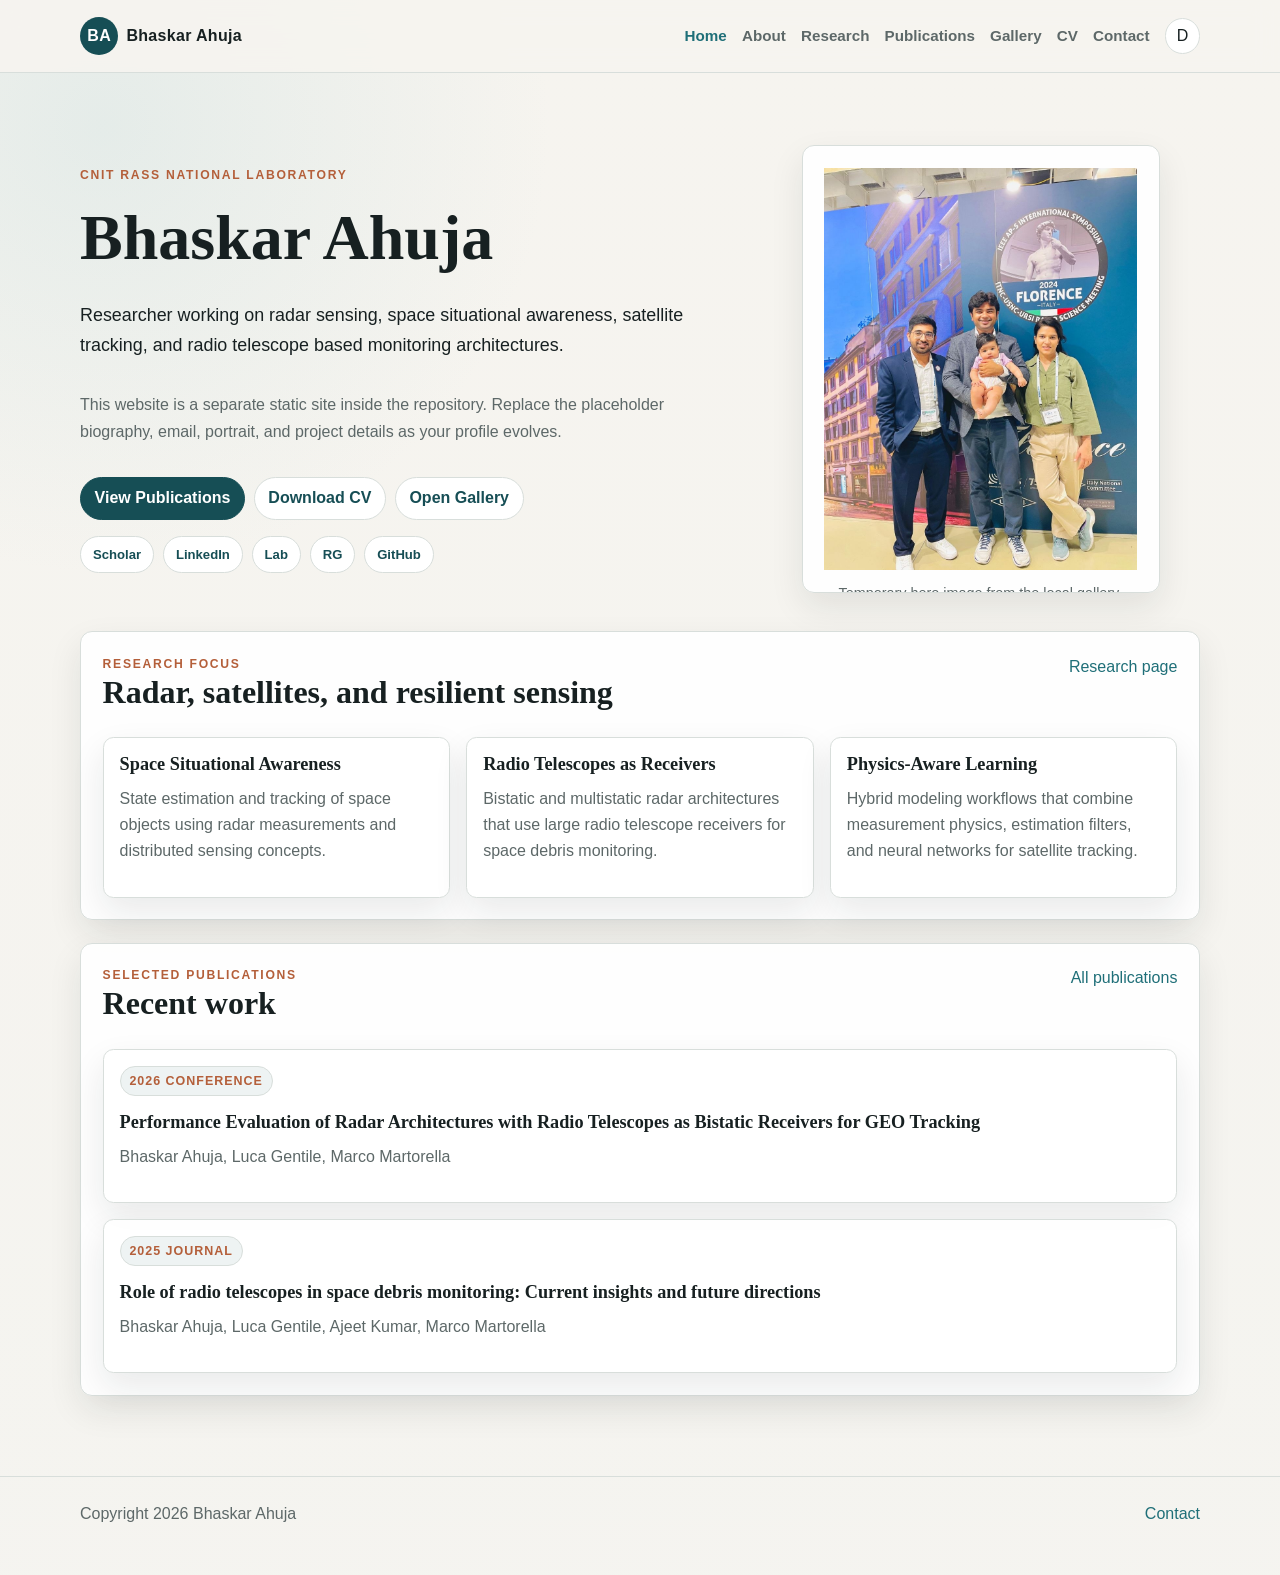
==== index.html @ 61afa1f2 "Create Bhaskar Ahuja academic website" ====
<!DOCTYPE html>
<html lang="en">
  <head>
    <meta charset="utf-8" />
    <meta name="viewport" content="width=device-width, initial-scale=1" />
    <title>Bhaskar Ahuja | Academic Website</title>
    <meta name="description" content="Personal academic website of Bhaskar Ahuja, focused on radar sensing, space situational awareness, radio telescopes, and satellite tracking." />
    <meta property="og:title" content="Bhaskar Ahuja" />
    <meta property="og:description" content="Radar sensing and space situational awareness research." />
    <meta property="og:type" content="website" />
    <script>
      (function () {
        const saved = localStorage.getItem('bhaskar-theme');
        const system = window.matchMedia('(prefers-color-scheme: dark)').matches ? 'dark' : 'light';
        document.documentElement.setAttribute('data-theme', saved || system);
      })();
    </script>
    <link rel="stylesheet" href="assets/css/styles.css" />
    <script type="application/ld+json">
      {
        "@context": "https://schema.org",
        "@type": "Person",
        "name": "Bhaskar Ahuja",
        "affiliation": {
          "@type": "Organization",
          "name": "CNIT RaSS National Laboratory"
        },
        "url": "https://github.com/bhaskarahuja23/bhaskar-ahuja-website",
        "sameAs": [
          "https://scholar.google.com/citations?view_op=list_works&hl=en&hl=en&user=ktDW0hoAAAAJ",
          "https://www.linkedin.com/in/bhaskar-ahuja-73334921b/?skipRedirect=true",
          "https://labrass.cnit.it/staff/bhaskar-ahuja/",
          "https://www.researchgate.net/profile/Bhaskar-Ahuja?ev=hdr_xprf",
          "https://github.com/bhaskarahuja23"
        ]
      }
    </script>
  </head>
  <body>
    <header class="site-header">
      <div class="wrap nav-bar">
        <a class="brand" href="index.html"><span class="brand-mark">BA</span>Bhaskar Ahuja</a>
        <nav class="site-nav" aria-label="Primary">
          <a class="active" href="index.html">Home</a>
          <a href="about.html">About</a>
          <a href="research.html">Research</a>
          <a href="publications.html">Publications</a>
          <a href="gallery.html">Gallery</a>
          <a href="cv.html">CV</a>
          <a href="contact.html">Contact</a>
          <button id="theme-toggle" class="theme-toggle" type="button" aria-label="Toggle theme"></button>
        </nav>
      </div>
    </header>

    <main class="wrap page-shell">
      <section class="hero" data-reveal>
        <div class="hero-copy">
          <p class="eyebrow">CNIT RaSS National Laboratory</p>
          <h1>Bhaskar Ahuja</h1>
          <p class="lede">Researcher working on radar sensing, space situational awareness, satellite tracking, and radio telescope based monitoring architectures.</p>
          <p>This website is a separate static site inside the repository. Replace the placeholder biography, email, portrait, and project details as your profile evolves.</p>
          <div class="actions">
            <a class="button-link" href="publications.html">View Publications</a>
            <a class="button-link secondary" href="cv/Ahuja_Bhaskar_CV.pdf">Download CV</a>
            <a class="button-link secondary" href="gallery.html">Open Gallery</a>
          </div>
          <div class="social-list" aria-label="Academic and professional profiles">
            <a href="https://scholar.google.com/citations?view_op=list_works&hl=en&hl=en&user=ktDW0hoAAAAJ" target="_blank" rel="noreferrer">Scholar</a>
            <a href="https://www.linkedin.com/in/bhaskar-ahuja-73334921b/?skipRedirect=true" target="_blank" rel="noreferrer">LinkedIn</a>
            <a href="https://labrass.cnit.it/staff/bhaskar-ahuja/" target="_blank" rel="noreferrer">Lab</a>
            <a href="https://www.researchgate.net/profile/Bhaskar-Ahuja?ev=hdr_xprf" target="_blank" rel="noreferrer">RG</a>
            <a href="https://github.com/bhaskarahuja23" target="_blank" rel="noreferrer">GitHub</a>
          </div>
        </div>
        <figure class="hero-card hero-portrait">
          <img src="gallery/photo_2026-06-29_17-21-24.jpg" alt="Bhaskar Ahuja presenting research" />
          <figcaption>Temporary hero image from the local gallery. Replace it with a headshot when ready.</figcaption>
        </figure>
      </section>

      <section class="section panel" data-reveal>
        <div class="section-heading-row">
          <div>
            <p class="eyebrow">Research focus</p>
            <h2>Radar, satellites, and resilient sensing</h2>
          </div>
          <a href="research.html">Research page</a>
        </div>
        <div class="grid-3">
          <article class="card">
            <h3>Space Situational Awareness</h3>
            <p>State estimation and tracking of space objects using radar measurements and distributed sensing concepts.</p>
          </article>
          <article class="card">
            <h3>Radio Telescopes as Receivers</h3>
            <p>Bistatic and multistatic radar architectures that use large radio telescope receivers for space debris monitoring.</p>
          </article>
          <article class="card">
            <h3>Physics-Aware Learning</h3>
            <p>Hybrid modeling workflows that combine measurement physics, estimation filters, and neural networks for satellite tracking.</p>
          </article>
        </div>
      </section>

      <section class="section panel" data-reveal>
        <div class="section-heading-row">
          <div>
            <p class="eyebrow">Selected publications</p>
            <h2>Recent work</h2>
          </div>
          <a href="publications.html">All publications</a>
        </div>
        <div class="publication-list">
          <article class="card">
            <p class="pill">2026 Conference</p>
            <h3>Performance Evaluation of Radar Architectures with Radio Telescopes as Bistatic Receivers for GEO Tracking</h3>
            <p>Bhaskar Ahuja, Luca Gentile, Marco Martorella</p>
          </article>
          <article class="card">
            <p class="pill">2025 Journal</p>
            <h3>Role of radio telescopes in space debris monitoring: Current insights and future directions</h3>
            <p>Bhaskar Ahuja, Luca Gentile, Ajeet Kumar, Marco Martorella</p>
          </article>
        </div>
      </section>
    </main>

    <footer class="site-footer">
      <div class="wrap footer-row">
        <span>Copyright <span id="year"></span> Bhaskar Ahuja</span>
        <a href="contact.html">Contact</a>
      </div>
    </footer>
    <script src="assets/js/theme.js"></script>
    <script src="assets/js/main.js"></script>
  </body>
</html>
---- assets/css/styles.css ----
:root {
  --bg: #f6f4ef;
  --surface: #ffffff;
  --surface-soft: #eef3f3;
  --text: #172021;
  --muted: #5d6868;
  --accent: #1f6f78;
  --accent-strong: #164e55;
  --accent-soft: #b9d7d9;
  --highlight: #b45f3a;
  --border: #d8dedb;
  --shadow: 0 14px 34px rgba(23, 32, 33, 0.09);
  color-scheme: light;
}

:root[data-theme="dark"] {
  --bg: #121716;
  --surface: #1d2423;
  --surface-soft: #18201f;
  --text: #f1eee7;
  --muted: #b8c1bd;
  --accent: #8fcbd0;
  --accent-strong: #b9e3e5;
  --accent-soft: #2d5053;
  --highlight: #e2a06e;
  --border: #33403d;
  --shadow: 0 18px 42px rgba(0, 0, 0, 0.35);
  color-scheme: dark;
}

* { box-sizing: border-box; }
html { scroll-behavior: smooth; }
body {
  margin: 0;
  font-family: Inter, "Segoe UI", Roboto, Arial, sans-serif;
  background:
    radial-gradient(circle at 8% 8%, color-mix(in srgb, var(--accent-soft) 28%, transparent), transparent 28rem),
    linear-gradient(180deg, var(--bg), color-mix(in srgb, var(--bg) 84%, var(--surface-soft)));
  color: var(--text);
  line-height: 1.65;
}

img { display: block; max-width: 100%; }
a { color: var(--accent); text-decoration: none; }
a:hover { text-decoration: underline; text-underline-offset: 3px; }
button, input, select { font: inherit; }
button { cursor: pointer; }

.wrap {
  width: min(1120px, calc(100% - 2rem));
  margin: 0 auto;
}

.site-header {
  position: sticky;
  top: 0;
  z-index: 20;
  border-bottom: 1px solid var(--border);
  background: color-mix(in srgb, var(--bg) 88%, transparent);
  backdrop-filter: blur(14px);
}

.nav-bar {
  min-height: 72px;
  display: flex;
  align-items: center;
  justify-content: space-between;
  gap: 1rem;
}

.brand {
  color: var(--text);
  font-weight: 800;
  letter-spacing: 0.02em;
}

.brand-mark {
  display: inline-grid;
  place-items: center;
  width: 2.4rem;
  height: 2.4rem;
  border-radius: 50%;
  margin-right: 0.5rem;
  background: var(--accent-strong);
  color: var(--surface);
}

.site-nav {
  display: flex;
  align-items: center;
  gap: 0.95rem;
  flex-wrap: wrap;
}

.site-nav a {
  color: var(--muted);
  font-size: 0.95rem;
  font-weight: 650;
}

.site-nav a.active,
.site-nav a:hover { color: var(--accent); }

.theme-toggle {
  width: 2.2rem;
  height: 2.2rem;
  border: 1px solid var(--border);
  border-radius: 50%;
  background: var(--surface);
  color: var(--text);
}

.page-shell { padding: 3.5rem 0 5rem; }

.hero {
  display: grid;
  grid-template-columns: minmax(0, 1.08fr) minmax(260px, 0.72fr);
  align-items: center;
  gap: 1.5rem;
}

.hero-copy {
  display: grid;
  gap: 1rem;
}

.eyebrow {
  margin: 0;
  color: var(--highlight);
  font-size: 0.76rem;
  font-weight: 800;
  letter-spacing: 0.14em;
  text-transform: uppercase;
}

h1, h2, h3 {
  margin: 0 0 0.65rem;
  line-height: 1.15;
  letter-spacing: 0;
  font-family: Georgia, "Times New Roman", serif;
}

h1 { font-size: clamp(2.35rem, 5vw, 4.4rem); }
h2 { font-size: clamp(1.55rem, 2.5vw, 2rem); }
h3 { font-size: 1.14rem; }
p { margin: 0 0 1rem; color: var(--muted); max-width: 68ch; }

.lede {
  color: var(--text);
  font-size: 1.12rem;
}

.hero-card,
.panel,
.card {
  border: 1px solid var(--border);
  background: color-mix(in srgb, var(--surface) 92%, transparent);
  box-shadow: var(--shadow);
}

.hero-card,
.panel { border-radius: 0.75rem; padding: 1.35rem; }
.card { border-radius: 0.65rem; padding: 1rem; }

.hero-portrait {
  overflow: hidden;
  aspect-ratio: 4 / 5;
}

.hero-portrait img {
  width: 100%;
  height: 100%;
  object-fit: cover;
}

.hero-portrait figcaption {
  padding: 0.75rem 0.9rem;
  color: var(--muted);
  font-size: 0.9rem;
}

.actions,
.social-list,
.tag-row {
  display: flex;
  flex-wrap: wrap;
  gap: 0.55rem;
}

.button-link {
  display: inline-flex;
  align-items: center;
  justify-content: center;
  min-height: 2.35rem;
  border: 1px solid var(--accent-strong);
  border-radius: 999px;
  padding: 0.45rem 0.85rem;
  background: var(--accent-strong);
  color: var(--surface);
  font-weight: 800;
}

.button-link:hover { text-decoration: none; transform: translateY(-1px); }
.button-link.secondary { background: var(--surface); color: var(--accent-strong); border-color: var(--border); }

.social-list a,
.icon-button {
  display: inline-flex;
  align-items: center;
  justify-content: center;
  min-width: 2.3rem;
  min-height: 2.3rem;
  border: 1px solid var(--border);
  border-radius: 999px;
  padding: 0 0.75rem;
  background: var(--surface);
  color: var(--accent-strong);
  font-weight: 800;
  font-size: 0.82rem;
}

.section { margin-top: 1.4rem; }
.section-heading-row {
  display: flex;
  justify-content: space-between;
  align-items: flex-start;
  gap: 1rem;
  margin-bottom: 1rem;
}

.grid-2,
.grid-3,
.publication-list,
.timeline {
  display: grid;
  gap: 1rem;
}

.grid-2 { grid-template-columns: repeat(2, minmax(0, 1fr)); }
.grid-3 { grid-template-columns: repeat(3, minmax(0, 1fr)); }

.profile-row {
  display: grid;
  grid-template-columns: 170px minmax(0, 1fr);
  gap: 1.2rem;
  align-items: center;
}

.profile-row img {
  width: 170px;
  aspect-ratio: 1;
  border-radius: 50%;
  object-fit: cover;
  border: 1px solid var(--border);
}

.timeline-item {
  display: grid;
  grid-template-columns: 8.5rem minmax(0, 1fr);
  gap: 1rem;
  border-left: 3px solid var(--accent-soft);
  padding-left: 1rem;
}

.timeline-date,
.pill {
  color: var(--highlight);
  font-size: 0.78rem;
  font-weight: 800;
  letter-spacing: 0.08em;
  text-transform: uppercase;
}

.pill {
  display: inline-block;
  border: 1px solid var(--border);
  border-radius: 999px;
  padding: 0.25rem 0.55rem;
  background: var(--surface-soft);
}

.filters {
  display: grid;
  grid-template-columns: 1fr 12rem 12rem;
  gap: 0.75rem;
  margin-bottom: 1rem;
}

.filters label {
  display: grid;
  gap: 0.3rem;
  color: var(--muted);
  font-weight: 700;
}

.filters input,
.filters select {
  border: 1px solid var(--border);
  border-radius: 0.55rem;
  padding: 0.62rem 0.7rem;
  background: var(--surface);
  color: var(--text);
}

.publication-card[hidden] { display: none; }
.authors { color: var(--text); }
.author-me { color: var(--accent-strong); font-weight: 850; }
.venue { font-style: italic; }
.bibtex {
  overflow-x: auto;
  border-radius: 0.55rem;
  padding: 0.8rem;
  background: color-mix(in srgb, var(--surface-soft) 75%, var(--bg));
  color: var(--text);
}

.gallery-grid {
  display: grid;
  grid-template-columns: repeat(3, minmax(0, 1fr));
  gap: 1rem;
}

.gallery-card img {
  width: 100%;
  aspect-ratio: 4 / 3;
  object-fit: cover;
  border-radius: 0.45rem;
}

.lightbox {
  position: fixed;
  inset: 0;
  z-index: 50;
  display: grid;
  place-items: center;
  padding: 1rem;
  background: rgba(0, 0, 0, 0.84);
}

.lightbox[hidden] { display: none; }
.lightbox img { max-height: 82vh; border-radius: 0.5rem; }
.lightbox p { color: #fff; text-align: center; }
.lightbox-close {
  position: absolute;
  top: 1rem;
  right: 1rem;
  width: 2.6rem;
  height: 2.6rem;
  border: 0;
  border-radius: 50%;
  background: #fff;
  color: #111;
  font-size: 1.6rem;
}

.cv-frame {
  width: 100%;
  min-height: 76vh;
  border: 1px solid var(--border);
  border-radius: 0.65rem;
  background: var(--surface);
}

.site-footer {
  border-top: 1px solid var(--border);
  padding: 1.5rem 0 3rem;
}

.footer-row {
  display: flex;
  justify-content: space-between;
  gap: 1rem;
  color: var(--muted);
}

[data-reveal] {
  opacity: 0;
  transform: translateY(14px);
  transition: opacity 260ms ease, transform 260ms ease;
}

[data-reveal].is-visible {
  opacity: 1;
  transform: translateY(0);
}

@media (max-width: 860px) {
  .hero,
  .grid-2,
  .grid-3,
  .gallery-grid,
  .filters,
  .profile-row {
    grid-template-columns: 1fr;
  }
  .timeline-item { grid-template-columns: 1fr; }
  .site-nav { gap: 0.7rem; }
}

@media (max-width: 620px) {
  .nav-bar { align-items: flex-start; flex-direction: column; padding: 0.85rem 0; }
  .page-shell { padding-top: 2rem; }
  .section-heading-row,
  .footer-row { flex-direction: column; }
}
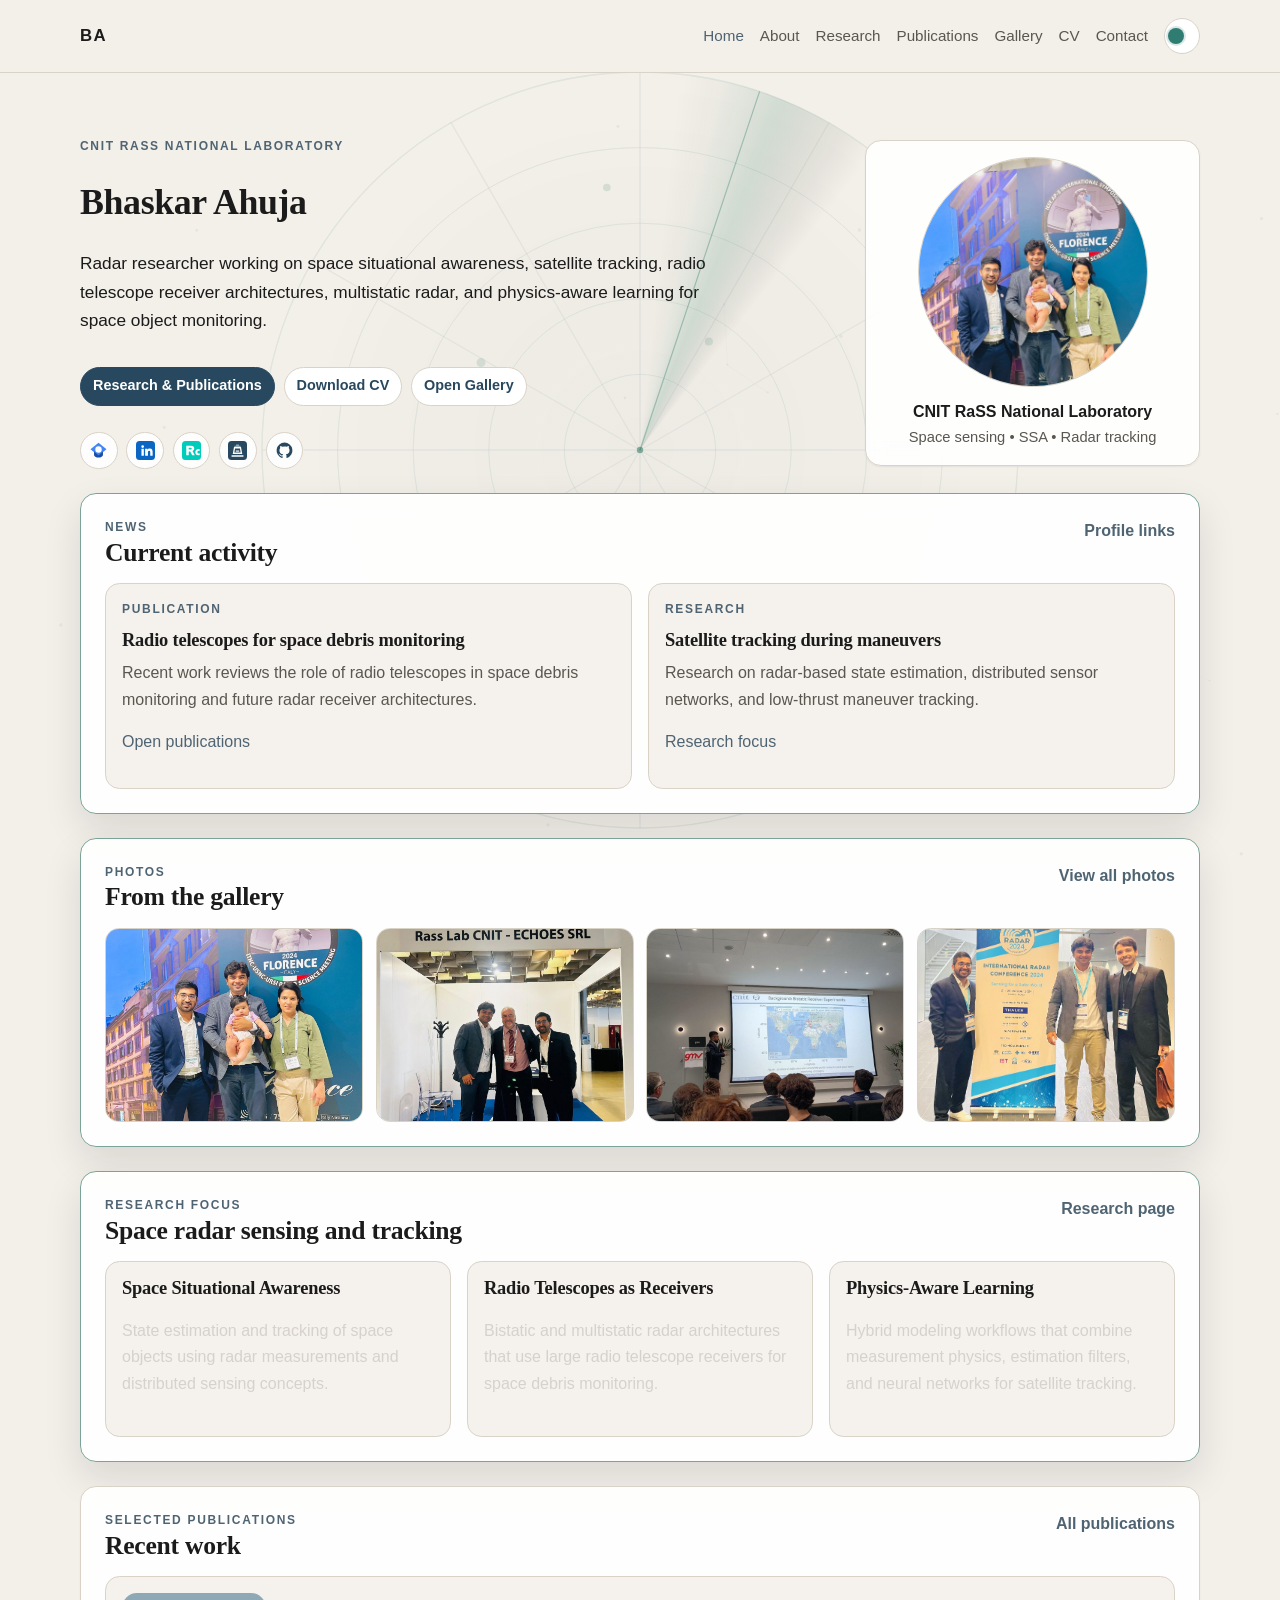
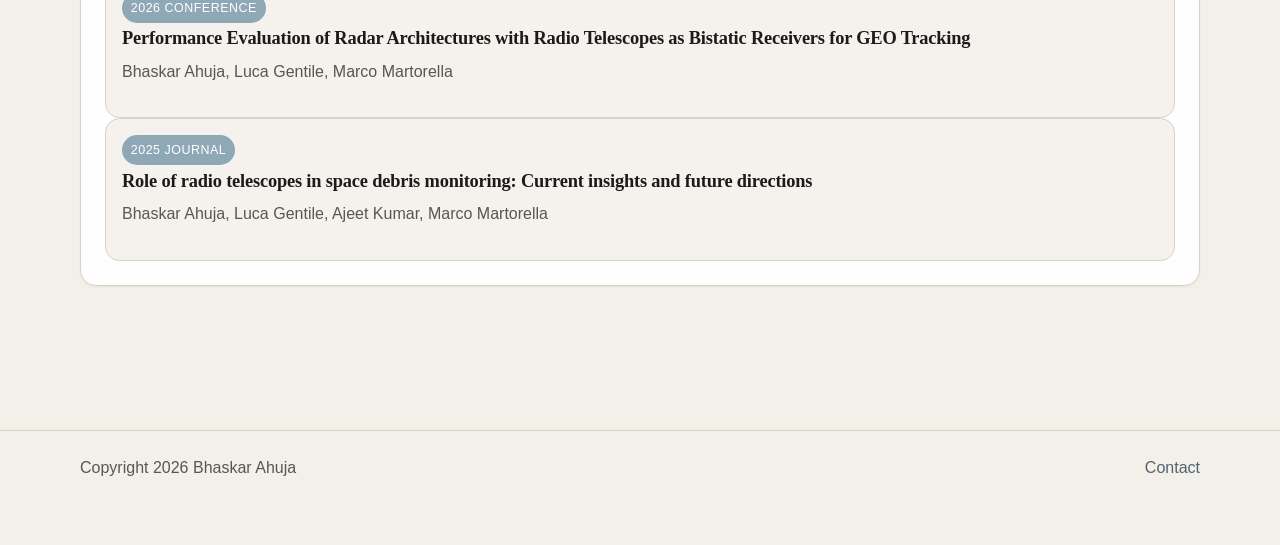
==== commit 8e3c2a6e: "Match Ajeet website style for Bhaskar site" ====
--- a/index.html
+++ b/index.html
@@ -37,9 +37,10 @@
     </script>
   </head>
   <body>
+    <canvas id="site-background" class="site-background" aria-hidden="true"></canvas>
     <header class="site-header">
       <div class="wrap nav-bar">
-        <a class="brand" href="index.html"><span class="brand-mark">BA</span>Bhaskar Ahuja</a>
+        <a class="brand brand--mark" href="index.html" aria-label="Bhaskar Ahuja home">BA</a>
         <nav class="site-nav" aria-label="Primary">
           <a class="active" href="index.html">Home</a>
           <a href="about.html">About</a>
@@ -54,49 +55,101 @@
     </header>
 
     <main class="wrap page-shell">
-      <section class="hero" data-reveal>
-        <div class="hero-copy">
+      <section class="hero hero--home" data-reveal>
+        <div class="hero-card">
           <p class="eyebrow">CNIT RaSS National Laboratory</p>
           <h1>Bhaskar Ahuja</h1>
-          <p class="lede">Researcher working on radar sensing, space situational awareness, satellite tracking, and radio telescope based monitoring architectures.</p>
-          <p>This website is a separate static site inside the repository. Replace the placeholder biography, email, portrait, and project details as your profile evolves.</p>
-          <div class="actions">
-            <a class="button-link" href="publications.html">View Publications</a>
-            <a class="button-link secondary" href="cv/Ahuja_Bhaskar_CV.pdf">Download CV</a>
-            <a class="button-link secondary" href="gallery.html">Open Gallery</a>
+          <p class="hero-lede">Radar researcher working on space situational awareness, satellite tracking, radio telescope receiver architectures, multistatic radar, and physics-aware learning for space object monitoring.</p>
+          <div class="hero-actions">
+            <a class="button-link" href="publications.html">Research & Publications</a>
+            <a class="button-link button-link--soft" href="cv/Ahuja_Bhaskar_CV.pdf">Download CV</a>
+            <a class="button-link button-link--soft" href="gallery.html">Open Gallery</a>
           </div>
           <div class="social-list" aria-label="Academic and professional profiles">
-            <a href="https://scholar.google.com/citations?view_op=list_works&hl=en&hl=en&user=ktDW0hoAAAAJ" target="_blank" rel="noreferrer">Scholar</a>
-            <a href="https://www.linkedin.com/in/bhaskar-ahuja-73334921b/?skipRedirect=true" target="_blank" rel="noreferrer">LinkedIn</a>
-            <a href="https://labrass.cnit.it/staff/bhaskar-ahuja/" target="_blank" rel="noreferrer">Lab</a>
-            <a href="https://www.researchgate.net/profile/Bhaskar-Ahuja?ev=hdr_xprf" target="_blank" rel="noreferrer">RG</a>
-            <a href="https://github.com/bhaskarahuja23" target="_blank" rel="noreferrer">GitHub</a>
+            <a href="https://scholar.google.com/citations?view_op=list_works&hl=en&hl=en&user=ktDW0hoAAAAJ" target="_blank" rel="noreferrer" title="Google Scholar profile" aria-label="Google Scholar profile">
+              <img src="assets/img/icons/google-scholar.svg" alt="" aria-hidden="true" />
+            </a>
+            <a href="https://www.linkedin.com/in/bhaskar-ahuja-73334921b/?skipRedirect=true" target="_blank" rel="noreferrer" title="LinkedIn profile" aria-label="LinkedIn profile">
+              <img src="assets/img/icons/linkedin.svg" alt="" aria-hidden="true" />
+            </a>
+            <a href="https://www.researchgate.net/profile/Bhaskar-Ahuja?ev=hdr_xprf" target="_blank" rel="noreferrer" title="ResearchGate profile" aria-label="ResearchGate profile">
+              <img src="assets/img/icons/researchgate.svg" alt="" aria-hidden="true" />
+            </a>
+            <a href="https://labrass.cnit.it/staff/bhaskar-ahuja/" target="_blank" rel="noreferrer" title="CNIT RaSS lab profile" aria-label="CNIT RaSS lab profile">
+              <img src="assets/img/icons/lab-profile.svg" alt="" aria-hidden="true" />
+            </a>
+            <a class="github-icon" href="https://github.com/bhaskarahuja23" target="_blank" rel="noreferrer" title="GitHub profile" aria-label="GitHub profile">
+              <svg viewBox="0 0 24 24" aria-hidden="true"><path fill="currentColor" d="M12 2a10 10 0 0 0-3.16 19.49c.5.09.68-.22.68-.48v-1.7c-2.78.6-3.37-1.18-3.37-1.18-.45-1.15-1.11-1.46-1.11-1.46-.91-.62.07-.61.07-.61 1 .07 1.53 1.03 1.53 1.03.9 1.52 2.34 1.08 2.91.83.09-.65.35-1.08.63-1.33-2.22-.25-4.55-1.11-4.55-4.94 0-1.09.39-1.98 1.03-2.68-.1-.25-.45-1.27.1-2.64 0 0 .84-.27 2.75 1.02A9.5 9.5 0 0 1 12 7.01c.85 0 1.7.11 2.5.34 1.9-1.29 2.74-1.02 2.74-1.02.55 1.37.2 2.39.1 2.64.64.7 1.03 1.59 1.03 2.68 0 3.84-2.34 4.69-4.57 4.94.36.31.68.92.68 1.86v2.56c0 .27.18.58.69.48A10 10 0 0 0 12 2Z"/></svg>
+            </a>
           </div>
         </div>
-        <figure class="hero-card hero-portrait">
+        <div class="hero-profile-panel">
           <img src="gallery/photo_2026-06-29_17-21-24.jpg" alt="Bhaskar Ahuja presenting research" />
-          <figcaption>Temporary hero image from the local gallery. Replace it with a headshot when ready.</figcaption>
-        </figure>
+          <div class="hero-profile-copy">
+            <strong>CNIT RaSS National Laboratory</strong>
+            <span>Space sensing • SSA • Radar tracking</span>
+          </div>
+        </div>
       </section>
 
-      <section class="section panel" data-reveal>
+      <section class="panel section-pop" style="margin-top: 1.5rem;" data-reveal>
+        <div class="section-heading-row">
+          <div>
+            <p class="eyebrow">News</p>
+            <h2>Current activity</h2>
+          </div>
+          <a href="contact.html">Profile links</a>
+        </div>
+        <div class="cards-grid">
+          <article class="card selectable-card">
+            <p class="eyebrow">Publication</p>
+            <h3>Radio telescopes for space debris monitoring</h3>
+            <p>Recent work reviews the role of radio telescopes in space debris monitoring and future radar receiver architectures.</p>
+            <p><a href="publications.html">Open publications</a></p>
+          </article>
+          <article class="card selectable-card">
+            <p class="eyebrow">Research</p>
+            <h3>Satellite tracking during maneuvers</h3>
+            <p>Research on radar-based state estimation, distributed sensor networks, and low-thrust maneuver tracking.</p>
+            <p><a href="research.html">Research focus</a></p>
+          </article>
+        </div>
+      </section>
+
+      <section class="panel section-pop" style="margin-top: 1.5rem;" data-reveal>
+        <div class="section-heading-row">
+          <div>
+            <p class="eyebrow">Photos</p>
+            <h2>From the gallery</h2>
+          </div>
+          <a href="gallery.html">View all photos</a>
+        </div>
+        <div class="photo-strip">
+          <a href="gallery.html"><img src="gallery/photo_2026-06-29_17-21-24.jpg" alt="Conference presentation" /></a>
+          <a href="gallery.html"><img src="gallery/photo_2026-06-29_17-21-43.jpg" alt="IEEE AP-S conference moment" /></a>
+          <a href="gallery.html"><img src="gallery/1776346876214.jpg" alt="Research activity" /></a>
+          <a href="gallery.html"><img src="gallery/1730189939359.jpg" alt="Radar conference activity" /></a>
+        </div>
+      </section>
+
+      <section class="panel section-pop" style="margin-top: 1.5rem;" data-reveal>
         <div class="section-heading-row">
           <div>
             <p class="eyebrow">Research focus</p>
-            <h2>Radar, satellites, and resilient sensing</h2>
+            <h2>Space radar sensing and tracking</h2>
           </div>
           <a href="research.html">Research page</a>
         </div>
-        <div class="grid-3">
-          <article class="card">
+        <div class="highlights-grid research-focus-cards">
+          <article class="card selectable-card research-focus-card">
             <h3>Space Situational Awareness</h3>
             <p>State estimation and tracking of space objects using radar measurements and distributed sensing concepts.</p>
           </article>
-          <article class="card">
+          <article class="card selectable-card research-focus-card">
             <h3>Radio Telescopes as Receivers</h3>
             <p>Bistatic and multistatic radar architectures that use large radio telescope receivers for space debris monitoring.</p>
           </article>
-          <article class="card">
+          <article class="card selectable-card research-focus-card">
             <h3>Physics-Aware Learning</h3>
             <p>Hybrid modeling workflows that combine measurement physics, estimation filters, and neural networks for satellite tracking.</p>
           </article>
@@ -133,6 +186,7 @@
       </div>
     </footer>
     <script src="assets/js/theme.js"></script>
+    <script src="assets/js/site-background.js"></script>
     <script src="assets/js/main.js"></script>
   </body>
 </html>
--- a/assets/css/styles.css
+++ b/assets/css/styles.css
@@ -1,405 +1,943 @@
 :root {
-  --bg: #f6f4ef;
-  --surface: #ffffff;
-  --surface-soft: #eef3f3;
-  --text: #172021;
-  --muted: #5d6868;
-  --accent: #1f6f78;
-  --accent-strong: #164e55;
-  --accent-soft: #b9d7d9;
-  --highlight: #b45f3a;
-  --border: #d8dedb;
-  --shadow: 0 14px 34px rgba(23, 32, 33, 0.09);
+  --bg: #f3efe9;
+  --bg-elevated: #ffffff;
+  --text: #1b1b1b;
+  --text-muted: #5a5650;
+  --accent: #4f6473;
+  --accent-strong: #28485f;
+  --accent-soft: #8fa8b6;
+  --highlight: #2f7d72;
+  --border: #d8d2c7;
+  --code-bg: #ebe7de;
+  --shadow: 0 1px 2px rgba(14, 20, 24, 0.06);
   color-scheme: light;
 }
 
 :root[data-theme="dark"] {
-  --bg: #121716;
-  --surface: #1d2423;
-  --surface-soft: #18201f;
-  --text: #f1eee7;
-  --muted: #b8c1bd;
-  --accent: #8fcbd0;
-  --accent-strong: #b9e3e5;
-  --accent-soft: #2d5053;
-  --highlight: #e2a06e;
-  --border: #33403d;
-  --shadow: 0 18px 42px rgba(0, 0, 0, 0.35);
+  --bg: #151515;
+  --bg-elevated: #202020;
+  --text: #ece8de;
+  --text-muted: #b2ad9f;
+  --accent: #8fa8b6;
+  --accent-strong: #c1d5df;
+  --accent-soft: #4f6473;
+  --highlight: #62c6b8;
+  --border: #2d2d2d;
+  --code-bg: #272727;
+  --shadow: 0 8px 24px rgba(0, 0, 0, 0.3);
   color-scheme: dark;
 }
 
 * { box-sizing: border-box; }
-html { scroll-behavior: smooth; }
+html { font-size: 16px; scroll-behavior: smooth; }
 body {
   margin: 0;
-  font-family: Inter, "Segoe UI", Roboto, Arial, sans-serif;
-  background:
-    radial-gradient(circle at 8% 8%, color-mix(in srgb, var(--accent-soft) 28%, transparent), transparent 28rem),
-    linear-gradient(180deg, var(--bg), color-mix(in srgb, var(--bg) 84%, var(--surface-soft)));
+  font-family: "Inter", "Source Sans 3", "Segoe UI", Roboto, Arial, sans-serif;
+  background: var(--bg);
   color: var(--text);
   line-height: 1.65;
-}
-
-img { display: block; max-width: 100%; }
+  min-height: 100vh;
+}
+.site-background {
+  position: fixed;
+  inset: 0;
+  width: 100%;
+  height: 100%;
+  z-index: -1;
+  pointer-events: none;
+  opacity: 0.95;
+}
+img { max-width: 100%; display: block; }
 a { color: var(--accent); text-decoration: none; }
-a:hover { text-decoration: underline; text-underline-offset: 3px; }
-button, input, select { font: inherit; }
-button { cursor: pointer; }
+a:hover { text-decoration: underline; }
+button, input, select, textarea {
+  font: inherit;
+}
+button {
+  cursor: pointer;
+  border: 1px solid var(--border);
+  background: transparent;
+  color: inherit;
+}
+button:focus-visible, a:focus-visible, input:focus-visible, select:focus-visible, textarea:focus-visible {
+  outline: 3px solid var(--accent-soft);
+  outline-offset: 2px;
+}
 
 .wrap {
   width: min(1120px, calc(100% - 2rem));
   margin: 0 auto;
 }
-
 .site-header {
   position: sticky;
   top: 0;
-  z-index: 20;
+  z-index: 10;
+  background: color-mix(in srgb, var(--bg) 90%, transparent);
+  backdrop-filter: blur(10px);
   border-bottom: 1px solid var(--border);
-  background: color-mix(in srgb, var(--bg) 88%, transparent);
-  backdrop-filter: blur(14px);
+}
+.nav-bar {
+  display: flex;
+  justify-content: space-between;
+  align-items: center;
+  min-height: 72px;
+  gap: 1rem;
+}
+.brand {
+  font-weight: 700;
+  font-size: 1.05rem;
+  letter-spacing: 0.04em;
+  text-transform: uppercase;
+  color: var(--text);
+}
+.brand--mark {
+  letter-spacing: 0.08em;
+}
+.site-nav {
+  display: flex;
+  align-items: center;
+  gap: 1rem;
+  flex-wrap: wrap;
+}
+.site-nav a {
+  color: var(--text-muted);
+  font-size: 0.95rem;
+}
+.site-nav a.active, .site-nav a:hover { color: var(--accent); }
+.theme-toggle {
+  width: 2.25rem;
+  height: 2.25rem;
+  border-radius: 999px;
+  position: relative;
+  display: inline-flex;
+  align-items: center;
+  justify-content: flex-start;
+  border-color: var(--border);
+  background: var(--bg-elevated);
+  padding: 0.18rem;
+  transition: background-color 180ms ease, border-color 180ms ease;
+}
+.theme-toggle::before {
+  content: "";
+  width: 1rem;
+  height: 1rem;
+  border-radius: 50%;
+  background: var(--highlight);
+  box-shadow: 0 0 0 2px color-mix(in srgb, var(--highlight) 18%, transparent);
+  transition: transform 180ms ease, background-color 180ms ease;
+}
+:root[data-theme="dark"] .theme-toggle {
+  justify-content: flex-end;
+  background: #111;
+}
+:root[data-theme="dark"] .theme-toggle::before {
+  background: #d8dde2;
+  box-shadow: inset -4px -2px 0 #8fa8b6;
 }
 
-.nav-bar {
-  min-height: 72px;
+.page-shell {
+  position: relative;
+  z-index: 1;
+  padding: 4rem 0 6rem;
+}
+.page-intro {
+  padding-bottom: 2rem;
+  max-width: 740px;
+}
+h1, h2, h3 {
+  font-family: "Fraunces", "Source Serif 4", Georgia, serif;
+  line-height: 1.15;
+  letter-spacing: -0.01em;
+  margin: 0 0 0.6rem;
+}
+h1 { font-size: clamp(2rem, 2.8vw, 3rem); }
+h2 { font-size: clamp(1.4rem, 2vw, 1.8rem); }
+h3 { font-size: 1.15rem; }
+p { margin: 0 0 1rem; max-width: 68ch; color: var(--text-muted); }
+.eyebrow {
+  text-transform: uppercase;
+  letter-spacing: 0.14em;
+  font-size: 0.75rem;
+  color: var(--accent);
+  font-weight: 700;
+  margin-bottom: 0.6rem;
+}
+.grid {
+  display: grid;
+  gap: 1.5rem;
+}
+.hero {
+  display: grid;
+  gap: 1.5rem;
+  grid-template-columns: 1.3fr 0.7fr;
+  align-items: start;
+}
+.hero--home {
+  position: relative;
+  grid-template-columns: minmax(0, 1fr) minmax(230px, 0.44fr);
+  align-items: center;
+}
+.hero-lede {
+  font-size: 1.08rem;
+  color: var(--text);
+}
+.hero-actions {
+  display: flex;
+  flex-wrap: wrap;
+  gap: 0.55rem;
+}
+.button-link {
+  display: inline-flex;
+  align-items: center;
+  justify-content: center;
+  min-height: 2.25rem;
+  border-radius: 999px;
+  padding: 0.42rem 0.75rem;
+  background: var(--accent-strong);
+  border: 1px solid var(--accent-strong);
+  color: #fff;
+  font-size: 0.9rem;
+  font-weight: 700;
+}
+.button-link:hover {
+  text-decoration: none;
+  transform: translateY(-1px);
+}
+.button-link--soft {
+  background: var(--bg-elevated);
+  color: var(--accent-strong);
+  border-color: var(--border);
+}
+.hero-media {
+  position: relative;
+  overflow: hidden;
+  border: 1px solid var(--border);
+  border-radius: 1rem;
+  min-height: 420px;
+  background: var(--bg-elevated);
+  box-shadow: var(--shadow);
+}
+.hero-media img {
+  width: 100%;
+  height: 100%;
+  min-height: 420px;
+  object-fit: cover;
+}
+.hero-visual-stack {
+  display: grid;
+  grid-template-rows: minmax(300px, 1fr) auto;
+  gap: 0.85rem;
+}
+.sar-hero-visual {
+  position: relative;
+  overflow: hidden;
+  min-height: 350px;
+  border: 1px solid var(--border);
+  border-radius: 1rem;
+  background: linear-gradient(135deg, #eef4f7, #ffffff 56%, #e5eef2);
+  box-shadow: var(--shadow);
+}
+.sar-animation {
+  position: absolute;
+  inset: 0;
+  width: 100%;
+  height: 100%;
+}
+.sar-visual-caption {
+  position: absolute;
+  left: 1rem;
+  right: 1rem;
+  bottom: 1rem;
   display: flex;
   align-items: center;
   justify-content: space-between;
-  gap: 1rem;
-}
-
-.brand {
+  gap: 0.75rem;
+  border: 1px solid rgba(255, 255, 255, 0.55);
+  border-radius: 0.8rem;
+  padding: 0.65rem 0.75rem;
+  background: rgba(255, 255, 255, 0.72);
+  backdrop-filter: blur(8px);
+}
+.sar-visual-caption span {
   color: var(--text);
   font-weight: 800;
-  letter-spacing: 0.02em;
-}
-
-.brand-mark {
-  display: inline-grid;
-  place-items: center;
-  width: 2.4rem;
-  height: 2.4rem;
+}
+.sar-visual-caption a {
+  font-weight: 700;
+}
+.hero-profile-panel {
+  display: grid;
+  justify-items: center;
+  gap: 0.75rem;
+  border: 1px solid var(--border);
+  border-radius: 1rem;
+  padding: 1rem;
+  background: color-mix(in srgb, var(--bg-elevated) 90%, transparent);
+  backdrop-filter: blur(10px);
+  box-shadow: var(--shadow);
+}
+.hero-profile-panel img {
+  width: min(230px, 100%);
+  aspect-ratio: 1;
   border-radius: 50%;
-  margin-right: 0.5rem;
-  background: var(--accent-strong);
-  color: var(--surface);
-}
-
-.site-nav {
-  display: flex;
-  align-items: center;
-  gap: 0.95rem;
+  object-fit: cover;
+  object-position: center 18%;
+  background: #e8eef1;
+  border: 1px solid var(--border);
+}
+.hero-profile-copy {
+  text-align: center;
+}
+.hero-profile-copy strong,
+.hero-profile-copy span {
+  display: block;
+}
+.hero-profile-copy strong {
+  color: var(--text);
+  font-size: 1rem;
+}
+.hero-profile-copy span {
+  color: var(--text-muted);
+  font-size: 0.92rem;
+}
+.hero-media-caption {
+  position: absolute;
+  left: 1rem;
+  right: 1rem;
+  bottom: 1rem;
+  display: flex;
+  align-items: center;
+  justify-content: space-between;
+  gap: 0.75rem;
+  border: 1px solid rgba(255, 255, 255, 0.35);
+  border-radius: 0.8rem;
+  padding: 0.75rem 0.85rem;
+  background: rgba(14, 20, 24, 0.72);
+  color: #fff;
+}
+.hero-media-caption span {
+  font-weight: 700;
+}
+.hero-media-caption a {
+  color: #fff;
+  text-decoration: underline;
+  text-underline-offset: 3px;
+}
+.panel {
+  background: color-mix(in srgb, var(--bg-elevated) 92%, transparent);
+  backdrop-filter: blur(12px);
+  border: 1px solid var(--border);
+  border-radius: 1rem;
+  padding: 1.5rem;
+  box-shadow: var(--shadow);
+}
+.hero-card {
+  display: grid;
+  gap: 1rem;
+}
+.profile-block {
+  display: flex;
+  gap: 1.3rem;
+  align-items: center;
+  padding: 1rem;
+  border: 1px solid var(--border);
+  border-radius: 1rem;
+  background: linear-gradient(135deg, color-mix(in srgb, var(--bg-elevated) 90%, var(--accent-soft) 10%), var(--bg-elevated));
+}
+.profile-photo {
+  width: 200px;
+  height: 200px;
+  object-fit: cover;
+  border-radius: 50%;
+  border: 1px solid var(--border);
+  flex-shrink: 0;
+}
+.social-list {
+  display: flex;
   flex-wrap: wrap;
-}
-
-.site-nav a {
-  color: var(--muted);
-  font-size: 0.95rem;
-  font-weight: 650;
-}
-
-.site-nav a.active,
-.site-nav a:hover { color: var(--accent); }
-
-.theme-toggle {
-  width: 2.2rem;
-  height: 2.2rem;
+  gap: 0.55rem;
+  margin-top: 0.6rem;
+}
+.social-list a {
+  display: inline-flex;
+  align-items: center;
+  justify-content: center;
   border: 1px solid var(--border);
   border-radius: 50%;
-  background: var(--surface);
-  color: var(--text);
-}
-
-.page-shell { padding: 3.5rem 0 5rem; }
-
-.hero {
-  display: grid;
-  grid-template-columns: minmax(0, 1.08fr) minmax(260px, 0.72fr);
-  align-items: center;
-  gap: 1.5rem;
-}
-
-.hero-copy {
-  display: grid;
-  gap: 1rem;
-}
-
-.eyebrow {
-  margin: 0;
-  color: var(--highlight);
-  font-size: 0.76rem;
-  font-weight: 800;
-  letter-spacing: 0.14em;
-  text-transform: uppercase;
-}
-
-h1, h2, h3 {
-  margin: 0 0 0.65rem;
-  line-height: 1.15;
-  letter-spacing: 0;
-  font-family: Georgia, "Times New Roman", serif;
-}
-
-h1 { font-size: clamp(2.35rem, 5vw, 4.4rem); }
-h2 { font-size: clamp(1.55rem, 2.5vw, 2rem); }
-h3 { font-size: 1.14rem; }
-p { margin: 0 0 1rem; color: var(--muted); max-width: 68ch; }
-
-.lede {
-  color: var(--text);
-  font-size: 1.12rem;
-}
-
-.hero-card,
-.panel,
+  width: 2.35rem;
+  height: 2.35rem;
+  padding: 0;
+  background: color-mix(in srgb, var(--bg-elevated) 88%, transparent);
+  color: var(--accent-strong);
+  backdrop-filter: blur(10px);
+}
+.social-list img {
+  display: inline-block;
+  width: 19px !important;
+  height: 19px !important;
+  max-width: 19px !important;
+  min-width: 19px;
+  object-fit: contain;
+  flex: 0 0 19px;
+}
+.section-heading-row {
+  display: flex;
+  align-items: start;
+  justify-content: space-between;
+  gap: 1rem;
+  margin-bottom: 1rem;
+}
+.section-heading-row h2,
+.section-heading-row .eyebrow {
+  margin-bottom: 0;
+}
+.section-heading-row a {
+  white-space: nowrap;
+  font-weight: 700;
+}
+.highlights-grid, .cards-grid, .talk-list, .award-list, .research-list {
+  display: grid;
+  gap: 1rem;
+}
+.highlights-grid { grid-template-columns: repeat(3, minmax(0, 1fr)); }
+.cards-grid { grid-template-columns: repeat(2, minmax(0, 1fr)); }
+.research-focus-grid {
+  display: grid;
+  grid-template-columns: repeat(4, minmax(0, 1fr));
+  gap: 1rem;
+  margin-bottom: 1.5rem;
+}
 .card {
   border: 1px solid var(--border);
-  background: color-mix(in srgb, var(--surface) 92%, transparent);
-  box-shadow: var(--shadow);
-}
-
-.hero-card,
-.panel { border-radius: 0.75rem; padding: 1.35rem; }
-.card { border-radius: 0.65rem; padding: 1rem; }
-
-.hero-portrait {
+  border-radius: 0.9rem;
+  padding: 1rem;
+  background: color-mix(in srgb, var(--bg) 86%, var(--bg-elevated));
+}
+.research-focus-card {
+  min-height: 11rem;
   overflow: hidden;
-  aspect-ratio: 4 / 5;
-}
-
-.hero-portrait img {
+}
+.research-focus-card p {
+  color: color-mix(in srgb, var(--text-muted) 42%, transparent);
+  opacity: 0.48;
+  transform: translateY(0.55rem);
+  transition: color 180ms ease, opacity 180ms ease, transform 180ms ease;
+}
+.research-focus-card:hover p,
+.research-focus-card:focus-within p {
+  color: var(--text);
+  opacity: 1;
+  transform: translateY(0);
+}
+.section-pop,
+.timeline-item,
+.selectable-card,
+.publication-card,
+.talk-card,
+.award-card,
+.research-card,
+.gallery-card,
+.social-list a {
+  transition: transform 180ms ease, border-color 180ms ease, box-shadow 180ms ease, background-color 180ms ease;
+}
+.section-pop.is-visible {
+  border-color: color-mix(in srgb, var(--highlight) 55%, var(--border));
+  box-shadow: 0 16px 38px rgba(14, 20, 24, 0.11);
+}
+.selectable-card:hover,
+.selectable-card:focus-within,
+.timeline-item:hover,
+.timeline-item:focus-within,
+.publication-card:hover,
+.talk-card:hover,
+.award-card:hover,
+.research-card:hover,
+.gallery-card:hover,
+.social-list a:hover {
+  transform: translateY(-4px);
+  border-color: var(--highlight);
+  box-shadow: 0 14px 30px rgba(14, 20, 24, 0.12);
+  text-decoration: none;
+}
+.photo-strip {
+  display: grid;
+  grid-template-columns: repeat(4, minmax(0, 1fr));
+  gap: 0.8rem;
+}
+.photo-strip a {
+  overflow: hidden;
+  border: 1px solid var(--border);
+  border-radius: 0.85rem;
+  background: var(--bg);
+}
+.photo-strip img {
+  aspect-ratio: 4 / 3;
   width: 100%;
   height: 100%;
   object-fit: cover;
-}
-
-.hero-portrait figcaption {
-  padding: 0.75rem 0.9rem;
-  color: var(--muted);
-  font-size: 0.9rem;
-}
-
-.actions,
-.social-list,
-.tag-row {
+  transition: transform 220ms ease;
+}
+.photo-strip a:hover img {
+  transform: scale(1.04);
+}
+.pill, .tag {
+  display: inline-block;
+  font-size: 0.78rem;
+  letter-spacing: 0.04em;
+  text-transform: uppercase;
+  background: var(--accent-soft);
+  color: var(--bg-elevated);
+  padding: 0.28rem 0.55rem;
+  border-radius: 999px;
+  margin-right: 0.4rem;
+  margin-bottom: 0.35rem;
+}
+.pill--soft { background: var(--code-bg); color: var(--text); }
+.filters {
+  display: grid;
+  gap: 1rem;
+  grid-template-columns: repeat(4, minmax(0, 1fr));
+  margin-bottom: 1rem;
+}
+.filters label {
+  display: grid;
+  gap: 0.35rem;
+  color: var(--text-muted);
+  font-size: 0.95rem;
+}
+.filters input, .filters select {
+  border: 1px solid var(--border);
+  border-radius: 0.6rem;
+  background: var(--bg);
+  color: var(--text);
+  padding: 0.6rem 0.7rem;
+}
+.summary-strip {
   display: flex;
   flex-wrap: wrap;
-  gap: 0.55rem;
-}
-
-.button-link {
-  display: inline-flex;
-  align-items: center;
-  justify-content: center;
-  min-height: 2.35rem;
-  border: 1px solid var(--accent-strong);
+  gap: 0.8rem;
+  color: var(--text-muted);
+  margin-bottom: 1rem;
+}
+.publication-pagination {
+  display: flex;
+  flex-wrap: wrap;
+  gap: 0.5rem;
+  margin-top: 1rem;
+}
+.publication-pagination button {
   border-radius: 999px;
-  padding: 0.45rem 0.85rem;
+  padding: 0.45rem 0.75rem;
+  background: color-mix(in srgb, var(--bg-elevated) 84%, var(--bg));
+}
+.publication-pagination button.active {
   background: var(--accent-strong);
-  color: var(--surface);
-  font-weight: 800;
-}
-
-.button-link:hover { text-decoration: none; transform: translateY(-1px); }
-.button-link.secondary { background: var(--surface); color: var(--accent-strong); border-color: var(--border); }
-
-.social-list a,
-.icon-button {
-  display: inline-flex;
-  align-items: center;
-  justify-content: center;
-  min-width: 2.3rem;
-  min-height: 2.3rem;
-  border: 1px solid var(--border);
+  border-color: var(--accent-strong);
+  color: var(--bg-elevated);
+}
+.publication-card, .talk-card, .award-card, .research-card, .gallery-card {
+  border: 1px solid var(--border);
+  border-radius: 0.9rem;
+  padding: 1rem;
+  background: color-mix(in srgb, var(--bg-elevated) 88%, var(--bg));
+}
+.authors { font-size: 0.95rem; color: var(--text); }
+.author--me { color: var(--accent); font-weight: 600; }
+.publication-actions { display: flex; gap: 0.8rem; margin-top: 0.75rem; }
+.toggle-bib {
   border-radius: 999px;
-  padding: 0 0.75rem;
-  background: var(--surface);
-  color: var(--accent-strong);
-  font-weight: 800;
-  font-size: 0.82rem;
-}
-
-.section { margin-top: 1.4rem; }
-.section-heading-row {
-  display: flex;
-  justify-content: space-between;
-  align-items: flex-start;
-  gap: 1rem;
-  margin-bottom: 1rem;
-}
-
-.grid-2,
-.grid-3,
-.publication-list,
-.timeline {
-  display: grid;
-  gap: 1rem;
-}
-
-.grid-2 { grid-template-columns: repeat(2, minmax(0, 1fr)); }
-.grid-3 { grid-template-columns: repeat(3, minmax(0, 1fr)); }
-
-.profile-row {
-  display: grid;
-  grid-template-columns: 170px minmax(0, 1fr);
-  gap: 1.2rem;
-  align-items: center;
-}
-
-.profile-row img {
-  width: 170px;
-  aspect-ratio: 1;
-  border-radius: 50%;
+  padding: 0.35rem 0.7rem;
+}
+.bibtex {
+  margin-top: 0.8rem;
+  padding: 0.8rem;
+  background: var(--code-bg);
+  color: var(--text);
+  border-radius: 0.7rem;
+  overflow-x: auto;
+}
+.gallery-grid {
+  display: grid;
+  grid-template-columns: repeat(3, minmax(0, 1fr));
+  gap: 1rem;
+}
+.gallery-card img {
+  aspect-ratio: 4 / 3;
+  width: 100%;
   object-fit: cover;
-  border: 1px solid var(--border);
-}
-
-.timeline-item {
-  display: grid;
-  grid-template-columns: 8.5rem minmax(0, 1fr);
-  gap: 1rem;
-  border-left: 3px solid var(--accent-soft);
-  padding-left: 1rem;
-}
-
-.timeline-date,
-.pill {
-  color: var(--highlight);
-  font-size: 0.78rem;
-  font-weight: 800;
-  letter-spacing: 0.08em;
-  text-transform: uppercase;
-}
-
-.pill {
-  display: inline-block;
-  border: 1px solid var(--border);
-  border-radius: 999px;
-  padding: 0.25rem 0.55rem;
-  background: var(--surface-soft);
-}
-
-.filters {
-  display: grid;
-  grid-template-columns: 1fr 12rem 12rem;
-  gap: 0.75rem;
-  margin-bottom: 1rem;
-}
-
-.filters label {
-  display: grid;
-  gap: 0.3rem;
-  color: var(--muted);
-  font-weight: 700;
-}
-
-.filters input,
-.filters select {
-  border: 1px solid var(--border);
-  border-radius: 0.55rem;
-  padding: 0.62rem 0.7rem;
-  background: var(--surface);
-  color: var(--text);
-}
-
-.publication-card[hidden] { display: none; }
-.authors { color: var(--text); }
-.author-me { color: var(--accent-strong); font-weight: 850; }
-.venue { font-style: italic; }
-.bibtex {
-  overflow-x: auto;
-  border-radius: 0.55rem;
-  padding: 0.8rem;
-  background: color-mix(in srgb, var(--surface-soft) 75%, var(--bg));
-  color: var(--text);
-}
-
-.gallery-grid {
-  display: grid;
-  grid-template-columns: repeat(3, minmax(0, 1fr));
-  gap: 1rem;
-}
-
-.gallery-card img {
-  width: 100%;
-  aspect-ratio: 4 / 3;
-  object-fit: cover;
-  border-radius: 0.45rem;
-}
-
+  border-radius: 0.75rem;
+}
 .lightbox {
   position: fixed;
   inset: 0;
-  z-index: 50;
+  background: rgba(0, 0, 0, 0.82);
   display: grid;
   place-items: center;
+  z-index: 30;
   padding: 1rem;
-  background: rgba(0, 0, 0, 0.84);
-}
-
+}
 .lightbox[hidden] { display: none; }
-.lightbox img { max-height: 82vh; border-radius: 0.5rem; }
-.lightbox p { color: #fff; text-align: center; }
+.lightbox img {
+  max-width: min(900px, 100%);
+  max-height: 80vh;
+  border-radius: 0.8rem;
+}
 .lightbox-close {
   position: absolute;
   top: 1rem;
   right: 1rem;
-  width: 2.6rem;
-  height: 2.6rem;
+  color: white;
+  background: transparent;
   border: 0;
-  border-radius: 50%;
-  background: #fff;
-  color: #111;
-  font-size: 1.6rem;
-}
-
-.cv-frame {
-  width: 100%;
-  min-height: 76vh;
-  border: 1px solid var(--border);
-  border-radius: 0.65rem;
-  background: var(--surface);
-}
-
+  font-size: 2rem;
+}
+.empty-state {
+  border: 1px dashed var(--border);
+  border-radius: 1rem;
+  padding: 2rem;
+  text-align: center;
+  color: var(--text-muted);
+}
 .site-footer {
   border-top: 1px solid var(--border);
-  padding: 1.5rem 0 3rem;
-}
-
+  margin-top: 3rem;
+  padding: 1.5rem 0 4rem;
+}
 .footer-row {
   display: flex;
   justify-content: space-between;
   gap: 1rem;
+  color: var(--text-muted);
+}
+.about-hero {
+  display: grid;
+  grid-template-columns: 180px minmax(0, 1fr);
+  align-items: center;
+  gap: 1.5rem;
+}
+.about-hero img {
+  width: 180px;
+  aspect-ratio: 1;
+  object-fit: cover;
+  object-position: center 18%;
+  border-radius: 50%;
+  border: 1px solid var(--border);
+  background: var(--bg);
+}
+.metric-strip {
+  display: flex;
+  flex-wrap: wrap;
+  gap: 0.75rem;
+  margin-top: 0.75rem;
+}
+.metric-strip span {
+  display: inline-flex;
+  align-items: center;
+  gap: 0.35rem;
+  border: 1px solid var(--border);
+  border-radius: 999px;
+  padding: 0.42rem 0.7rem;
+  background: color-mix(in srgb, var(--bg) 78%, var(--bg-elevated));
+  color: var(--text-muted);
+}
+.metric-strip strong {
+  color: var(--text);
+}
+.timeline {
+  display: grid;
+  gap: 1rem;
+}
+.timeline-item {
+  display: grid;
+  grid-template-columns: 9rem minmax(0, 1fr);
+  gap: 1rem;
+  border: 1px solid var(--border);
+  border-radius: 0.9rem;
+  padding: 1rem;
+  background: color-mix(in srgb, var(--bg) 86%, var(--bg-elevated));
+}
+.timeline-year {
+  color: var(--accent);
+  font-weight: 800;
+  letter-spacing: 0.04em;
+  text-transform: uppercase;
+  font-size: 0.78rem;
+}
+.metrics-grid {
+  display: grid;
+  grid-template-columns: repeat(2, minmax(0, 1fr));
+  gap: 1rem;
+}
+.chart-card {
+  border: 1px solid var(--border);
+  border-radius: 0.9rem;
+  padding: 1rem;
+  background: color-mix(in srgb, var(--bg-elevated) 90%, var(--bg));
+  box-shadow: inset 0 0 0 1px color-mix(in srgb, var(--border) 55%, transparent);
+}
+.chart-card--wide {
+  grid-column: 1 / -1;
+}
+.chart-card canvas {
+  display: block;
+  width: 100%;
+}
+.chart-stage {
+  min-height: 390px;
+}
+.chart-stage--short {
+  min-height: 180px;
+}
+.coauthor-visual svg,
+.chart-stage svg {
+  display: block;
+  width: 100%;
+  height: auto;
+  overflow: visible;
+}
+.coauthor-visual {
+  border-bottom: 1px solid var(--border);
+  margin-bottom: 0.9rem;
+}
+.coauthor-bars {
+  display: grid;
+  gap: 0.45rem;
+}
+.coauthor-row {
+  display: grid;
+  grid-template-columns: minmax(7rem, 1fr) 190px 2rem;
+  align-items: center;
+  gap: 0.6rem;
+  font-size: 0.82rem;
+  color: var(--text-muted);
+  width: 100%;
+  padding: 0.2rem 0.25rem;
+  border: 0;
+  border-radius: 0.45rem;
+  text-align: left;
+  background: transparent;
+  transition: background 160ms ease, color 160ms ease, transform 160ms ease;
+}
+.coauthor-row div {
+  height: 0.55rem;
+  border-radius: 999px;
+  background: color-mix(in srgb, var(--border) 60%, transparent);
+  overflow: hidden;
+}
+.coauthor-row i {
+  display: block;
+  height: 100%;
+  border-radius: inherit;
+  transition: width 180ms ease, filter 180ms ease;
+}
+.coauthor-row strong {
+  color: var(--text);
+}
+.coauthor-row:hover,
+.coauthor-row:focus-visible,
+.coauthor-row.is-active {
+  background: color-mix(in srgb, var(--highlight) 12%, transparent);
+  color: var(--text);
+  transform: translateX(2px);
+}
+.coauthor-row.is-active i,
+.year-bar.is-active i {
+  filter: saturate(1.35) brightness(1.08);
+}
+.coauthor-node,
+.radar-point,
+.radar-label {
+  cursor: pointer;
+  transition: opacity 160ms ease, transform 160ms ease;
+}
+.coauthor-node.is-active .coauthor-halo {
+  stroke: var(--highlight);
+  stroke-width: 2;
+}
+.coauthor-link,
+.radar-axis,
+.radar-point {
+  transition: opacity 160ms ease, stroke-width 160ms ease, r 160ms ease;
+}
+.coauthor-link.is-active,
+.radar-axis.is-active {
+  opacity: 1;
+  stroke: var(--highlight);
+  stroke-width: 3;
+}
+.radar-point.is-active {
+  r: 9;
+  stroke: var(--bg-elevated);
+  stroke-width: 3;
+}
+.radar-label.is-active text:first-child {
+  fill: var(--highlight);
+}
+.radar-area {
+  transition: filter 160ms ease;
+}
+.chart-stage:has(.metric-hit:hover) .radar-area {
+  filter: drop-shadow(0 8px 18px color-mix(in srgb, var(--highlight) 22%, transparent));
+}
+.metric-cards {
+  display: grid;
+  grid-template-columns: repeat(3, minmax(0, 1fr));
+  gap: 0.5rem;
+  margin-bottom: 0.4rem;
+}
+.metric-cards span,
+.metric-cards button {
+  border: 1px solid var(--border);
+  border-radius: 0.7rem;
+  padding: 0.55rem;
+  color: var(--text-muted);
+  background: color-mix(in srgb, var(--bg-elevated) 76%, transparent);
+  text-align: center;
+  transition: background 160ms ease, border-color 160ms ease, transform 160ms ease;
+}
+.metric-cards button:hover,
+.metric-cards button:focus-visible,
+.metric-cards button.is-active {
+  border-color: color-mix(in srgb, var(--highlight) 55%, var(--border));
+  background: color-mix(in srgb, var(--highlight) 12%, var(--bg-elevated));
+  transform: translateY(-2px);
+}
+.metric-cards strong {
+  display: block;
+  color: var(--text);
+  font-size: 1.25rem;
+  line-height: 1.1;
+}
+.chart-note {
+  min-height: 1.4rem;
+  margin-bottom: 0.45rem;
+  color: var(--text-muted);
+  font-size: 0.82rem;
+  font-weight: 700;
+}
+.chart-tooltip {
+  position: fixed;
+  top: 0;
+  left: 0;
+  z-index: 30;
+  max-width: 220px;
+  padding: 0.55rem 0.7rem;
+  border: 1px solid var(--border);
+  border-radius: 0.65rem;
+  background: color-mix(in srgb, var(--bg-elevated) 94%, var(--bg));
+  color: var(--text);
+  box-shadow: 0 12px 28px rgba(14, 20, 24, 0.18);
+  opacity: 0;
+  pointer-events: none;
+  transition: opacity 120ms ease;
+}
+.chart-tooltip.is-visible {
+  opacity: 1;
+}
+.chart-tooltip strong,
+.chart-tooltip span {
+  display: block;
+}
+.chart-tooltip span {
+  color: var(--text-muted);
+  font-size: 0.82rem;
+}
+.year-bars {
+  display: grid;
+  grid-template-columns: repeat(12, minmax(0, 1fr));
+  align-items: end;
+  gap: 0.55rem;
+  min-height: 170px;
+  padding: 0.6rem 0.2rem 0;
+}
+.year-bar {
+  display: grid;
+  justify-items: center;
+  align-items: end;
+  gap: 0.28rem;
+  min-width: 0;
+  border: 0;
+  padding: 0;
+  background: transparent;
+  color: inherit;
+}
+.year-bar strong {
+  color: var(--text);
+  font-size: 0.78rem;
+}
+.year-bar i {
+  width: 100%;
+  min-height: 0.25rem;
+  border-radius: 0.45rem 0.45rem 0 0;
+  background: var(--bar);
+  box-shadow: 0 8px 18px color-mix(in srgb, var(--bar) 22%, transparent);
+  transition: transform 160ms ease, filter 160ms ease, box-shadow 160ms ease;
+}
+.year-bar:hover i,
+.year-bar:focus-visible i,
+.year-bar.is-active i {
+  transform: scaleY(1.08);
+  transform-origin: bottom;
+  box-shadow: 0 12px 22px color-mix(in srgb, var(--bar) 34%, transparent);
+}
+.year-bar span {
   color: var(--muted);
-}
-
-[data-reveal] {
-  opacity: 0;
-  transform: translateY(14px);
-  transition: opacity 260ms ease, transform 260ms ease;
-}
-
-[data-reveal].is-visible {
-  opacity: 1;
-  transform: translateY(0);
-}
-
-@media (max-width: 860px) {
-  .hero,
-  .grid-2,
-  .grid-3,
-  .gallery-grid,
-  .filters,
-  .profile-row {
+  font-size: 0.68rem;
+  font-weight: 800;
+  transform: rotate(-40deg);
+  transform-origin: top center;
+  white-space: nowrap;
+}
+@media (max-width: 900px) {
+  .hero, .hero--home { grid-template-columns: 1fr; }
+  .highlights-grid, .cards-grid, .gallery-grid, .photo-strip, .metrics-grid, .research-focus-grid { grid-template-columns: 1fr; }
+  .filters { grid-template-columns: repeat(2, minmax(0, 1fr)); }
+  .chart-card--wide { grid-column: auto; }
+}
+@media (max-width: 640px) {
+  .about-hero,
+  .timeline-item {
     grid-template-columns: 1fr;
   }
-  .timeline-item { grid-template-columns: 1fr; }
+  .profile-block { flex-direction: column; align-items: flex-start; }
+  .profile-photo { width: 140px; height: 140px; }
+  .filters { grid-template-columns: 1fr; }
   .site-nav { gap: 0.7rem; }
+  .hero-media,
+  .hero-media img {
+    min-height: 320px;
+  }
+  .hero-media-caption,
+  .section-heading-row {
+    align-items: flex-start;
+    flex-direction: column;
+  }
 }
 
-@media (max-width: 620px) {
-  .nav-bar { align-items: flex-start; flex-direction: column; padding: 0.85rem 0; }
-  .page-shell { padding-top: 2rem; }
-  .section-heading-row,
-  .footer-row { flex-direction: column; }
-}
+/* Bhaskar site compatibility additions on top of the shared Ajeet visual system. */
+.brand-mark {
+  display: inline-grid;
+  place-items: center;
+  width: 2.25rem;
+  height: 2.25rem;
+  border-radius: 50%;
+  margin-right: 0.5rem;
+  background: var(--accent-strong);
+  color: var(--bg-elevated);
+}
+
+.section { margin-top: 1.5rem; }
+.grid-2 { display: grid; grid-template-columns: repeat(2, minmax(0, 1fr)); gap: 1rem; }
+.grid-3 { display: grid; grid-template-columns: repeat(3, minmax(0, 1fr)); gap: 1rem; }
+.button-link.secondary { background: var(--bg-elevated); color: var(--accent-strong); border-color: var(--border); }
+.author-me { color: var(--accent); font-weight: 600; }
+.profile-row { display: grid; grid-template-columns: 180px minmax(0, 1fr); align-items: center; gap: 1.5rem; }
+.profile-row img { width: 180px; aspect-ratio: 1; border-radius: 50%; object-fit: cover; border: 1px solid var(--border); }
+.timeline-date { color: var(--accent); font-weight: 800; letter-spacing: 0.04em; text-transform: uppercase; font-size: 0.78rem; }
+.cv-frame { width: 100%; min-height: 76vh; border: 1px solid var(--border); border-radius: 0.9rem; background: var(--bg-elevated); }
+.icon-button { border-radius: 999px; padding: 0.35rem 0.7rem; }
+.social-list a.github-icon svg { width: 19px; height: 19px; }
+
+@media (max-width: 900px) {
+  .grid-2, .grid-3, .profile-row { grid-template-columns: 1fr; }
+}
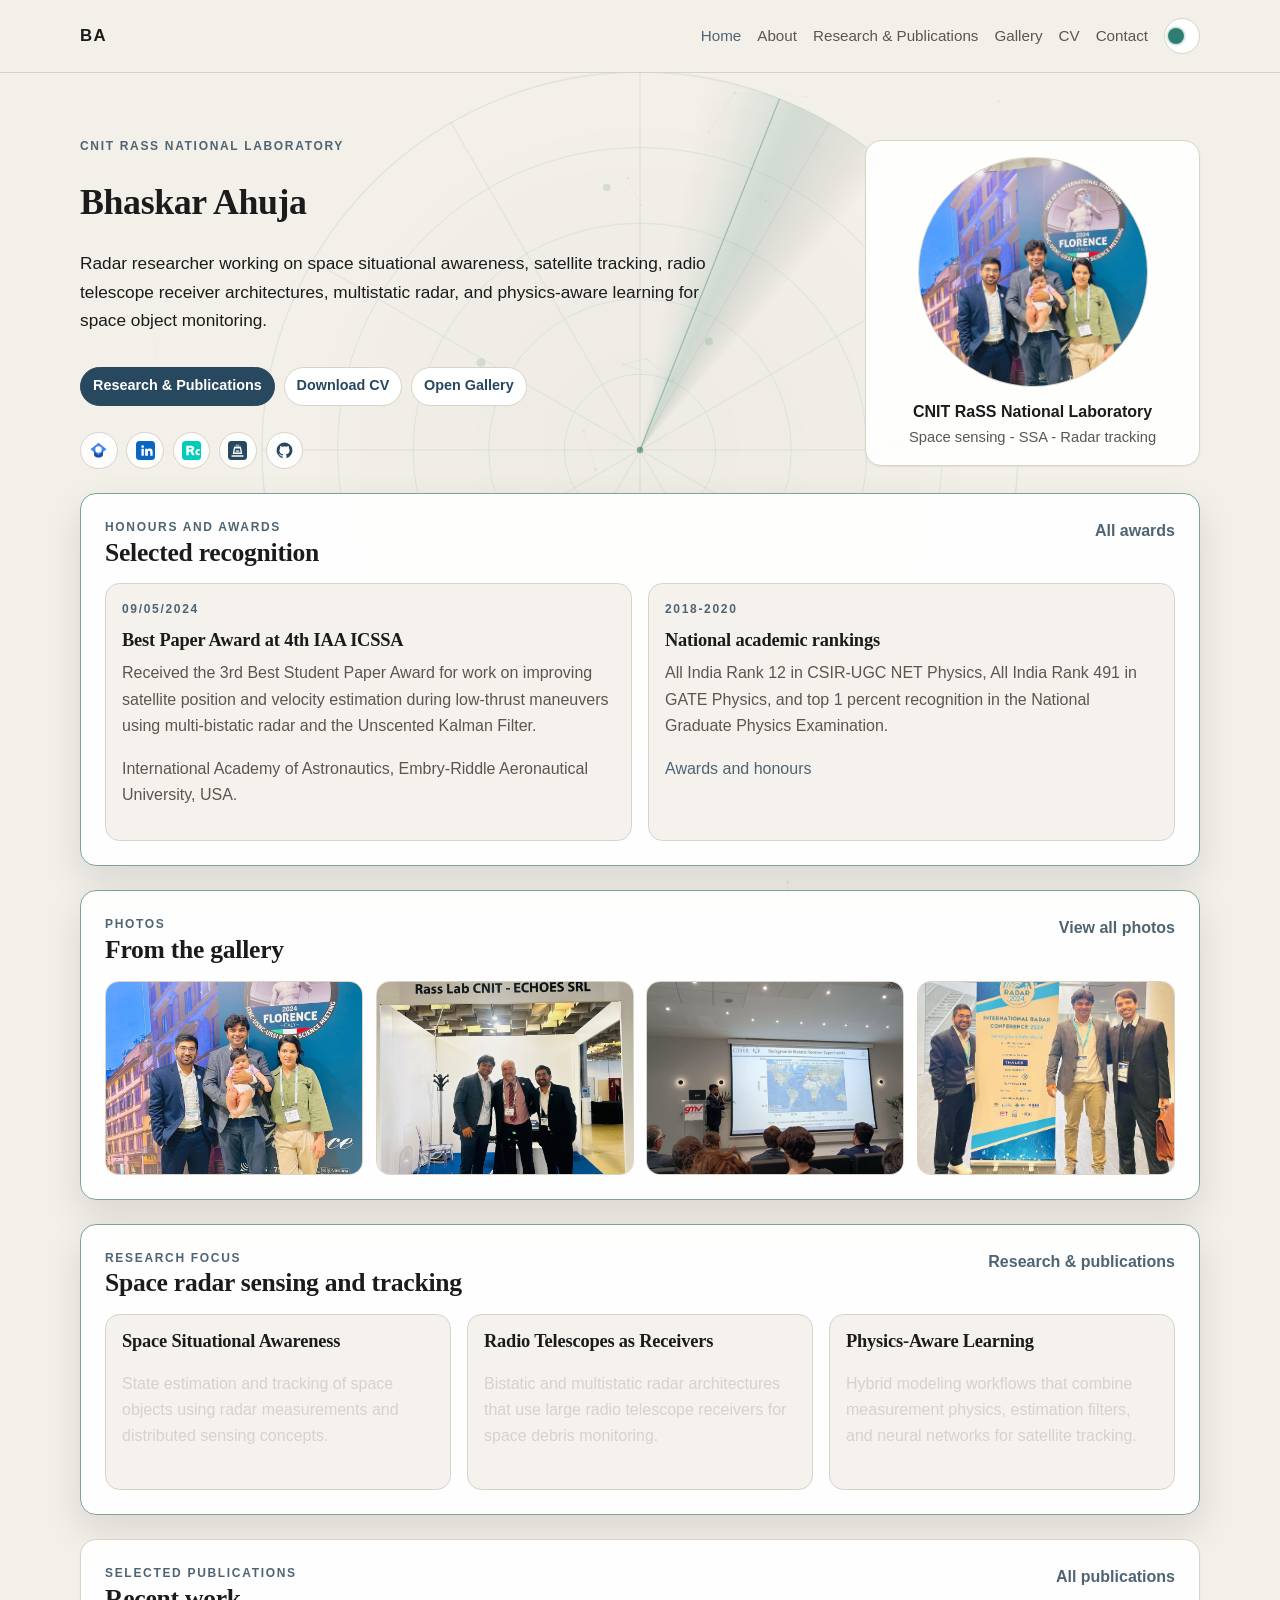
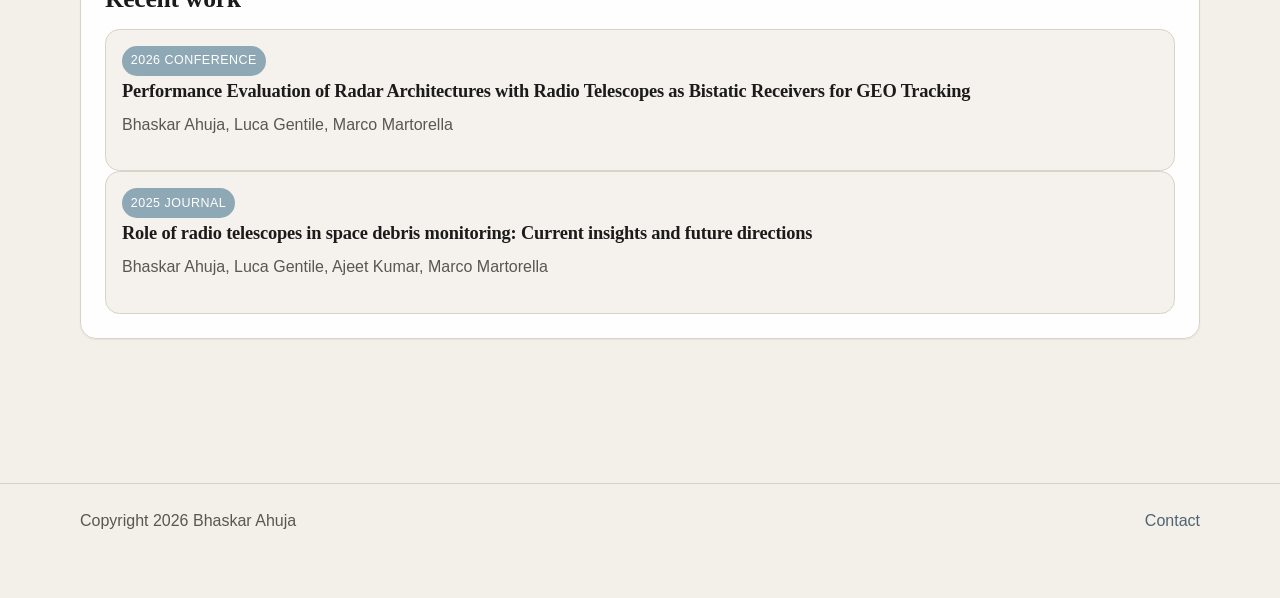
==== commit f238bfb7: "Update contact about awards and combined research publications" ====
--- a/index.html
+++ b/index.html
@@ -44,8 +44,7 @@
         <nav class="site-nav" aria-label="Primary">
           <a class="active" href="index.html">Home</a>
           <a href="about.html">About</a>
-          <a href="research.html">Research</a>
-          <a href="publications.html">Publications</a>
+          <a href="research.html">Research & Publications</a>
           <a href="gallery.html">Gallery</a>
           <a href="cv.html">CV</a>
           <a href="contact.html">Contact</a>
@@ -61,7 +60,7 @@
           <h1>Bhaskar Ahuja</h1>
           <p class="hero-lede">Radar researcher working on space situational awareness, satellite tracking, radio telescope receiver architectures, multistatic radar, and physics-aware learning for space object monitoring.</p>
           <div class="hero-actions">
-            <a class="button-link" href="publications.html">Research & Publications</a>
+            <a class="button-link" href="research.html#publications">Research & Publications</a>
             <a class="button-link button-link--soft" href="cv/Ahuja_Bhaskar_CV.pdf">Download CV</a>
             <a class="button-link button-link--soft" href="gallery.html">Open Gallery</a>
           </div>
@@ -87,7 +86,7 @@
           <img src="gallery/photo_2026-06-29_17-21-24.jpg" alt="Bhaskar Ahuja presenting research" />
           <div class="hero-profile-copy">
             <strong>CNIT RaSS National Laboratory</strong>
-            <span>Space sensing • SSA • Radar tracking</span>
+            <span>Space sensing - SSA - Radar tracking</span>
           </div>
         </div>
       </section>
@@ -95,23 +94,23 @@
       <section class="panel section-pop" style="margin-top: 1.5rem;" data-reveal>
         <div class="section-heading-row">
           <div>
-            <p class="eyebrow">News</p>
-            <h2>Current activity</h2>
+            <p class="eyebrow">Honours and awards</p>
+            <h2>Selected recognition</h2>
           </div>
-          <a href="contact.html">Profile links</a>
+          <a href="about.html#awards">All awards</a>
         </div>
         <div class="cards-grid">
           <article class="card selectable-card">
-            <p class="eyebrow">Publication</p>
-            <h3>Radio telescopes for space debris monitoring</h3>
-            <p>Recent work reviews the role of radio telescopes in space debris monitoring and future radar receiver architectures.</p>
-            <p><a href="publications.html">Open publications</a></p>
+            <p class="eyebrow">09/05/2024</p>
+            <h3>Best Paper Award at 4th IAA ICSSA</h3>
+            <p>Received the 3rd Best Student Paper Award for work on improving satellite position and velocity estimation during low-thrust maneuvers using multi-bistatic radar and the Unscented Kalman Filter.</p>
+            <p>International Academy of Astronautics, Embry-Riddle Aeronautical University, USA.</p>
           </article>
           <article class="card selectable-card">
-            <p class="eyebrow">Research</p>
-            <h3>Satellite tracking during maneuvers</h3>
-            <p>Research on radar-based state estimation, distributed sensor networks, and low-thrust maneuver tracking.</p>
-            <p><a href="research.html">Research focus</a></p>
+            <p class="eyebrow">2018-2020</p>
+            <h3>National academic rankings</h3>
+            <p>All India Rank 12 in CSIR-UGC NET Physics, All India Rank 491 in GATE Physics, and top 1 percent recognition in the National Graduate Physics Examination.</p>
+            <p><a href="about.html#awards">Awards and honours</a></p>
           </article>
         </div>
       </section>
@@ -138,7 +137,7 @@
             <p class="eyebrow">Research focus</p>
             <h2>Space radar sensing and tracking</h2>
           </div>
-          <a href="research.html">Research page</a>
+          <a href="research.html">Research & publications</a>
         </div>
         <div class="highlights-grid research-focus-cards">
           <article class="card selectable-card research-focus-card">
@@ -162,7 +161,7 @@
             <p class="eyebrow">Selected publications</p>
             <h2>Recent work</h2>
           </div>
-          <a href="publications.html">All publications</a>
+          <a href="research.html#publications">All publications</a>
         </div>
         <div class="publication-list">
           <article class="card">
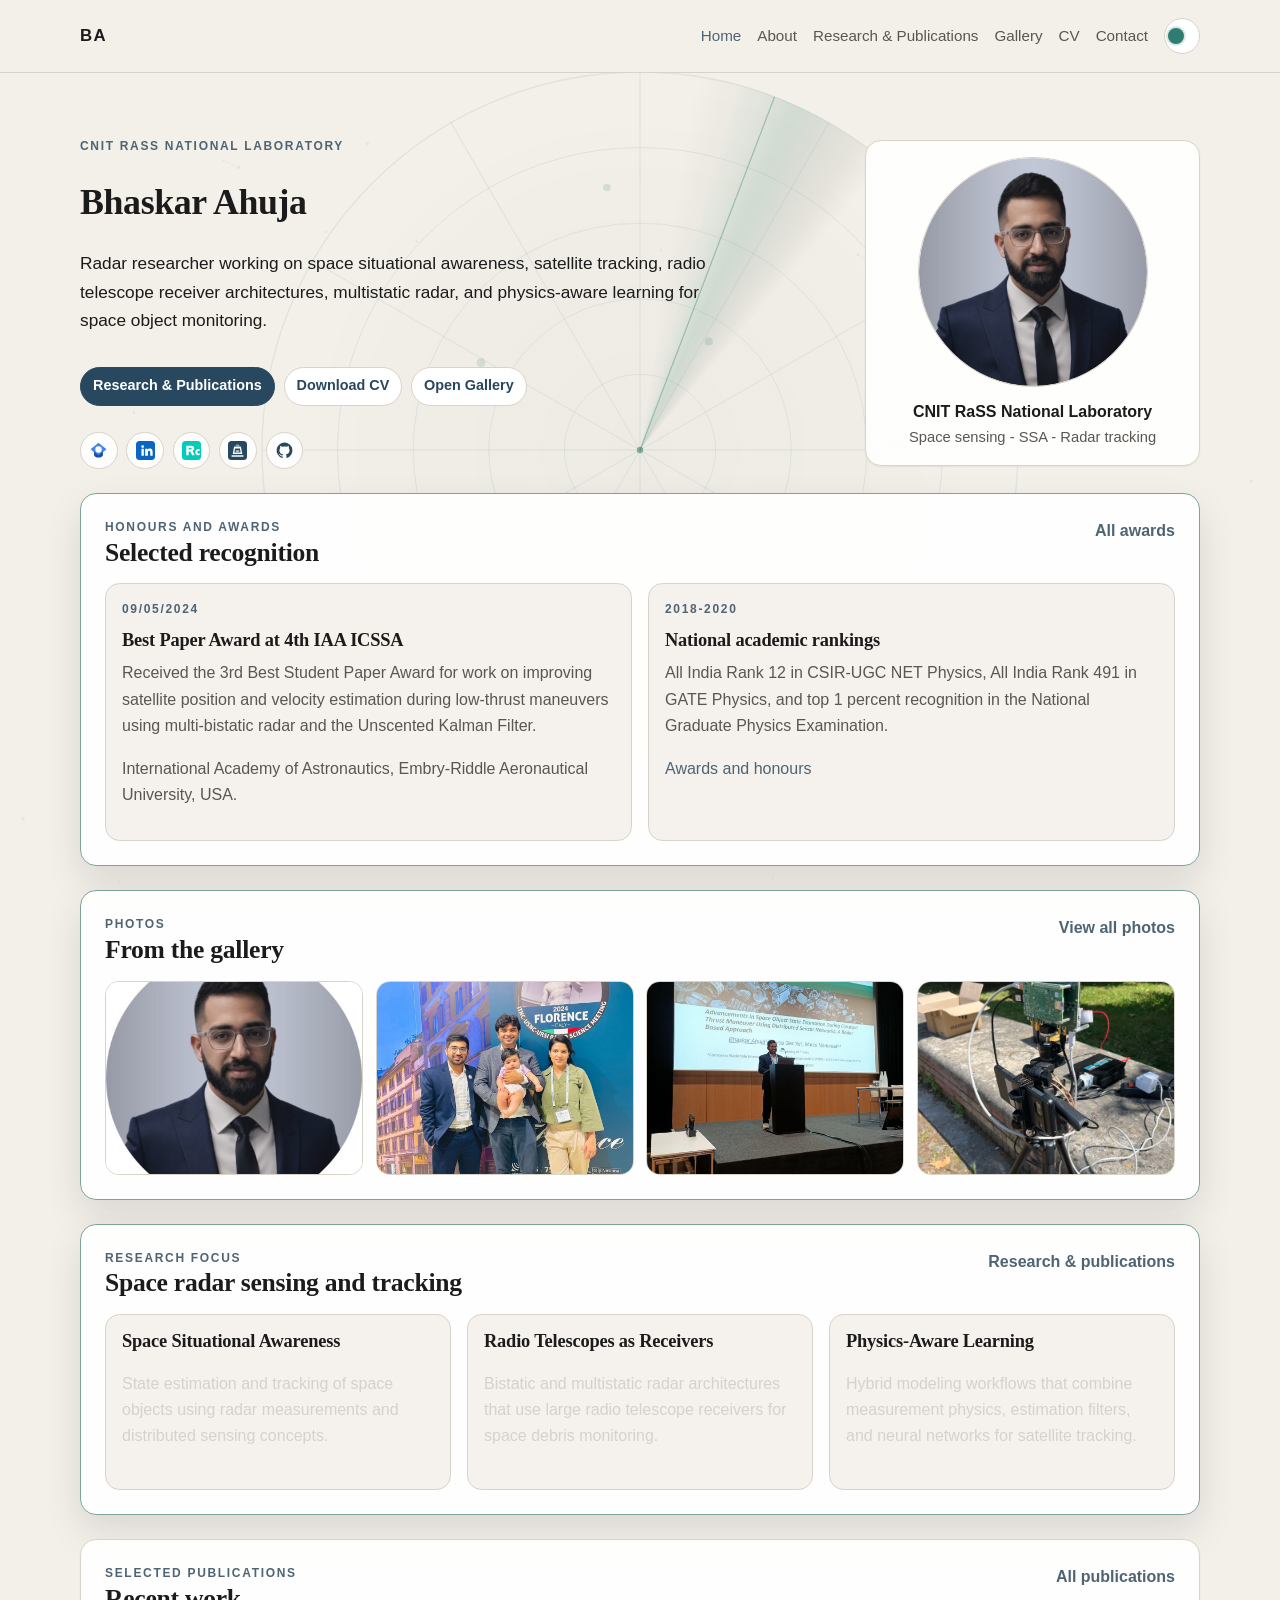
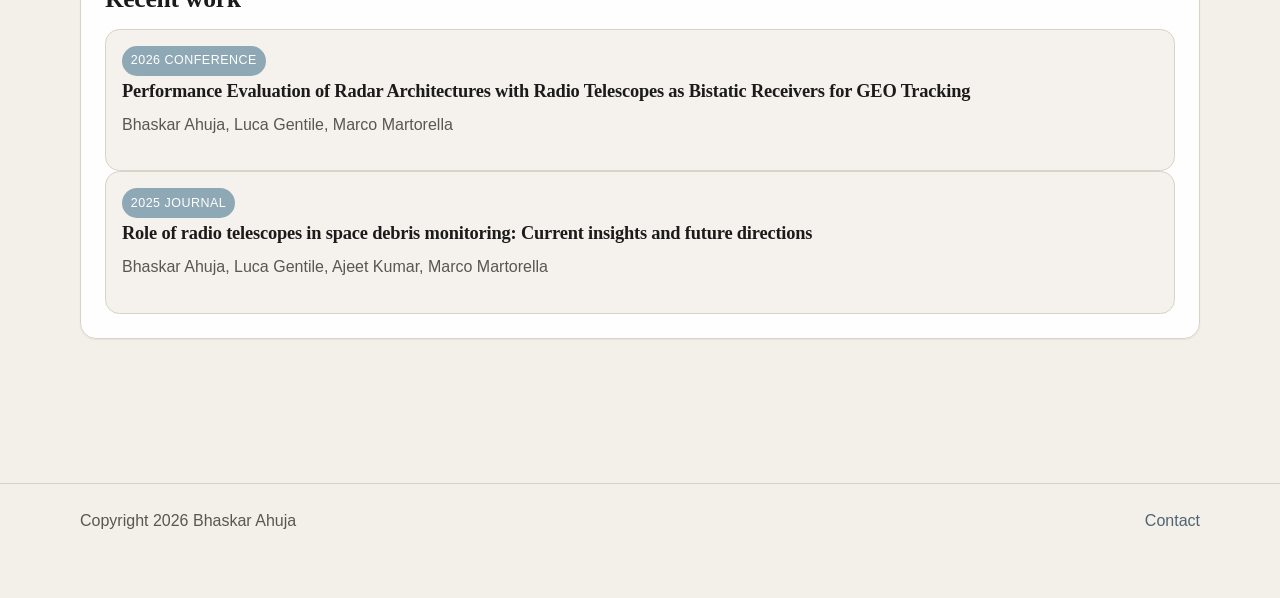
==== commit 203c243b: "Expand gallery and add certificates" ====
--- a/index.html
+++ b/index.html
@@ -83,7 +83,7 @@
           </div>
         </div>
         <div class="hero-profile-panel">
-          <img src="gallery/photo_2026-06-29_17-21-24.jpg" alt="Bhaskar Ahuja presenting research" />
+          <img src="gallery/1774468950129.jpg" alt="Portrait of Bhaskar Ahuja" />
           <div class="hero-profile-copy">
             <strong>CNIT RaSS National Laboratory</strong>
             <span>Space sensing - SSA - Radar tracking</span>
@@ -124,10 +124,10 @@
           <a href="gallery.html">View all photos</a>
         </div>
         <div class="photo-strip">
+          <a href="gallery.html"><img src="gallery/1774468950129.jpg" alt="Portrait of Bhaskar Ahuja" /></a>
           <a href="gallery.html"><img src="gallery/photo_2026-06-29_17-21-24.jpg" alt="Conference presentation" /></a>
-          <a href="gallery.html"><img src="gallery/photo_2026-06-29_17-21-43.jpg" alt="IEEE AP-S conference moment" /></a>
-          <a href="gallery.html"><img src="gallery/1776346876214.jpg" alt="Research activity" /></a>
-          <a href="gallery.html"><img src="gallery/1730189939359.jpg" alt="Radar conference activity" /></a>
+          <a href="gallery.html"><img src="gallery/1730209802103.jpg" alt="Radar 2024 presentation" /></a>
+          <a href="gallery.html"><img src="gallery/1749827401298.jpg" alt="Field radar setup" /></a>
         </div>
       </section>
 
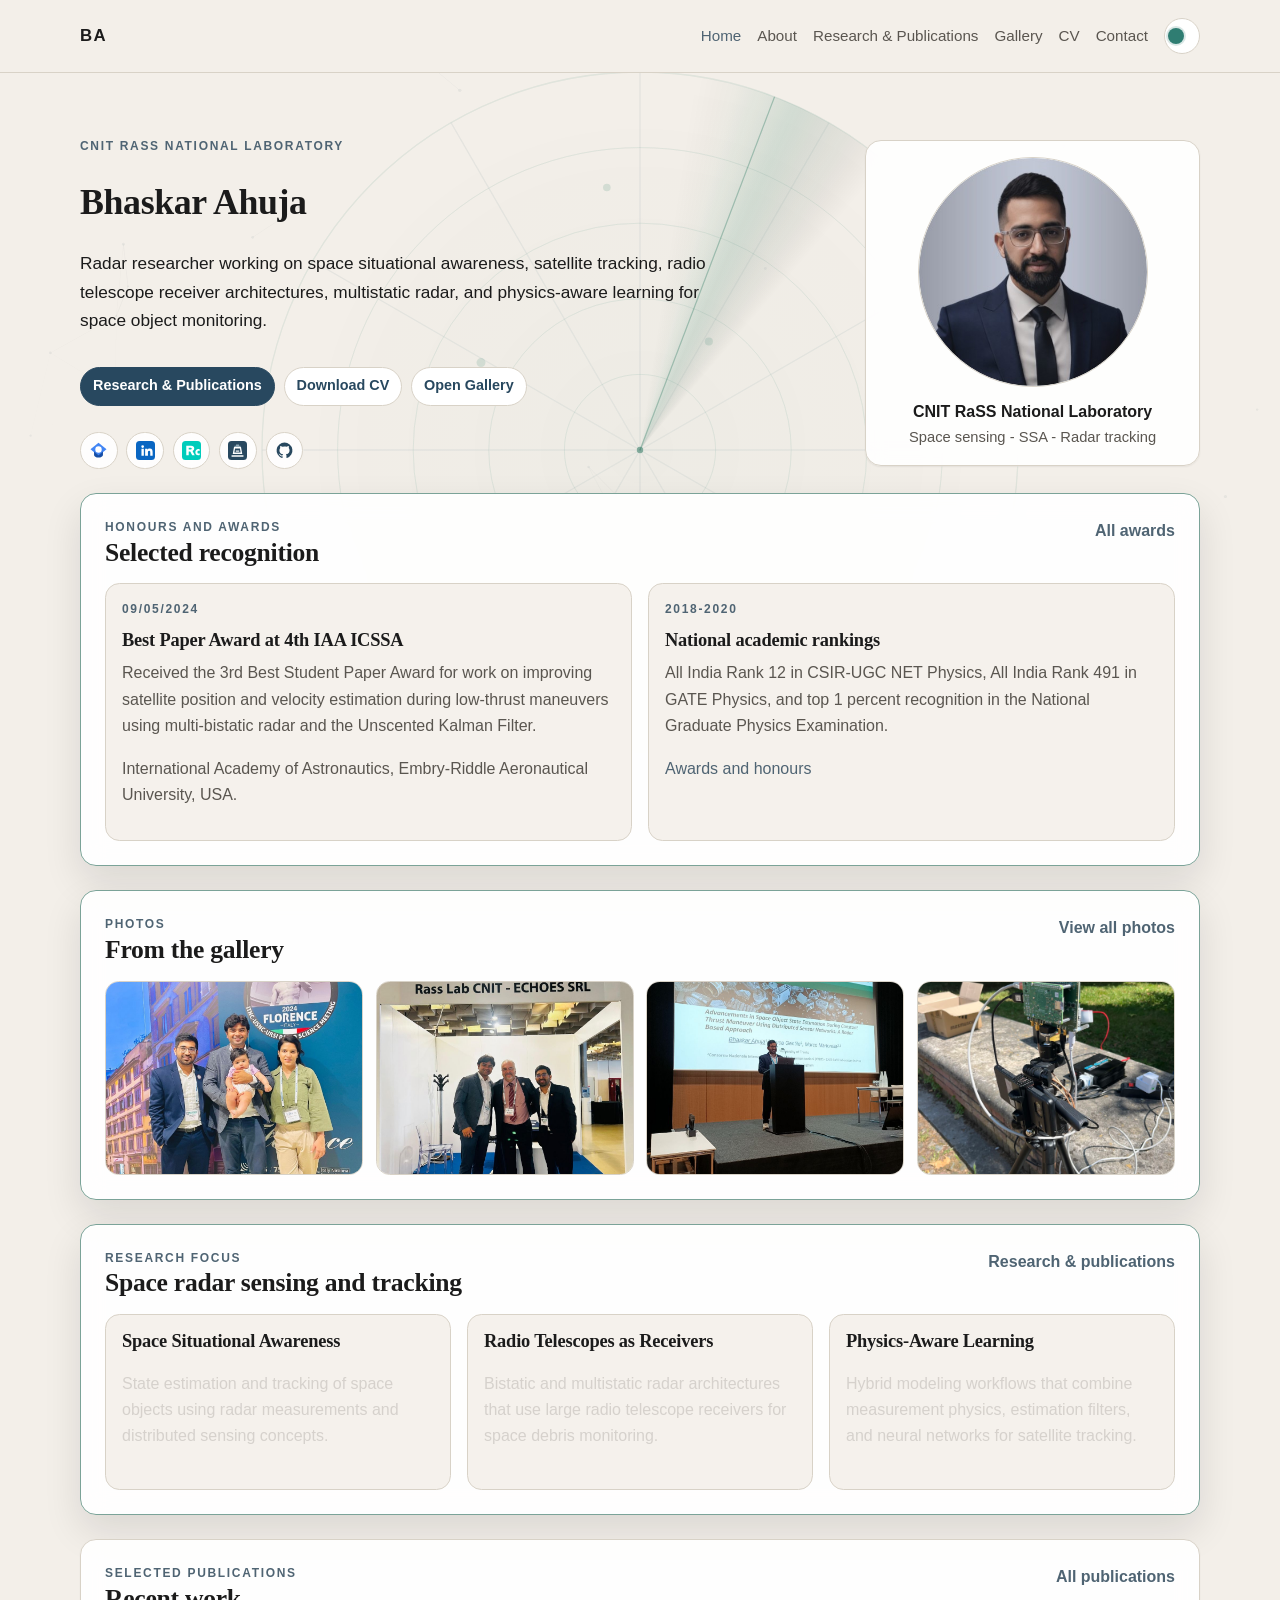
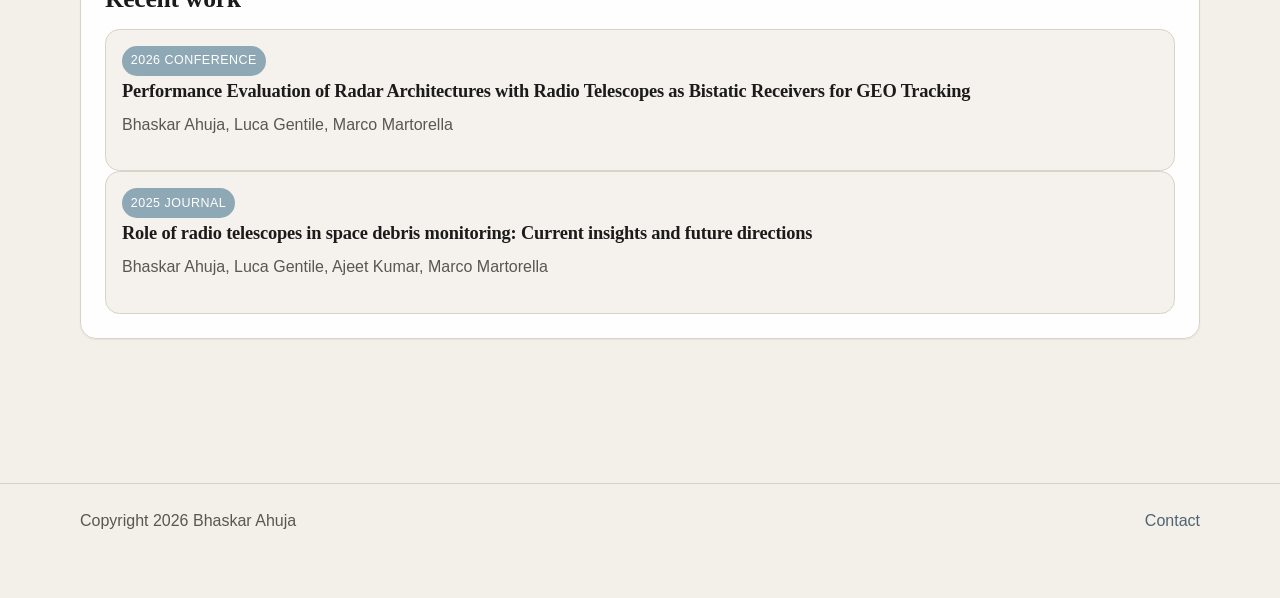
==== commit 15a5e09d: "Remove gallery awards and front strip profile image" ====
--- a/index.html
+++ b/index.html
@@ -124,8 +124,8 @@
           <a href="gallery.html">View all photos</a>
         </div>
         <div class="photo-strip">
-          <a href="gallery.html"><img src="gallery/1774468950129.jpg" alt="Portrait of Bhaskar Ahuja" /></a>
           <a href="gallery.html"><img src="gallery/photo_2026-06-29_17-21-24.jpg" alt="Conference presentation" /></a>
+          <a href="gallery.html"><img src="gallery/photo_2026-06-29_17-21-43.jpg" alt="IEEE AP-S conference moment" /></a>
           <a href="gallery.html"><img src="gallery/1730209802103.jpg" alt="Radar 2024 presentation" /></a>
           <a href="gallery.html"><img src="gallery/1749827401298.jpg" alt="Field radar setup" /></a>
         </div>
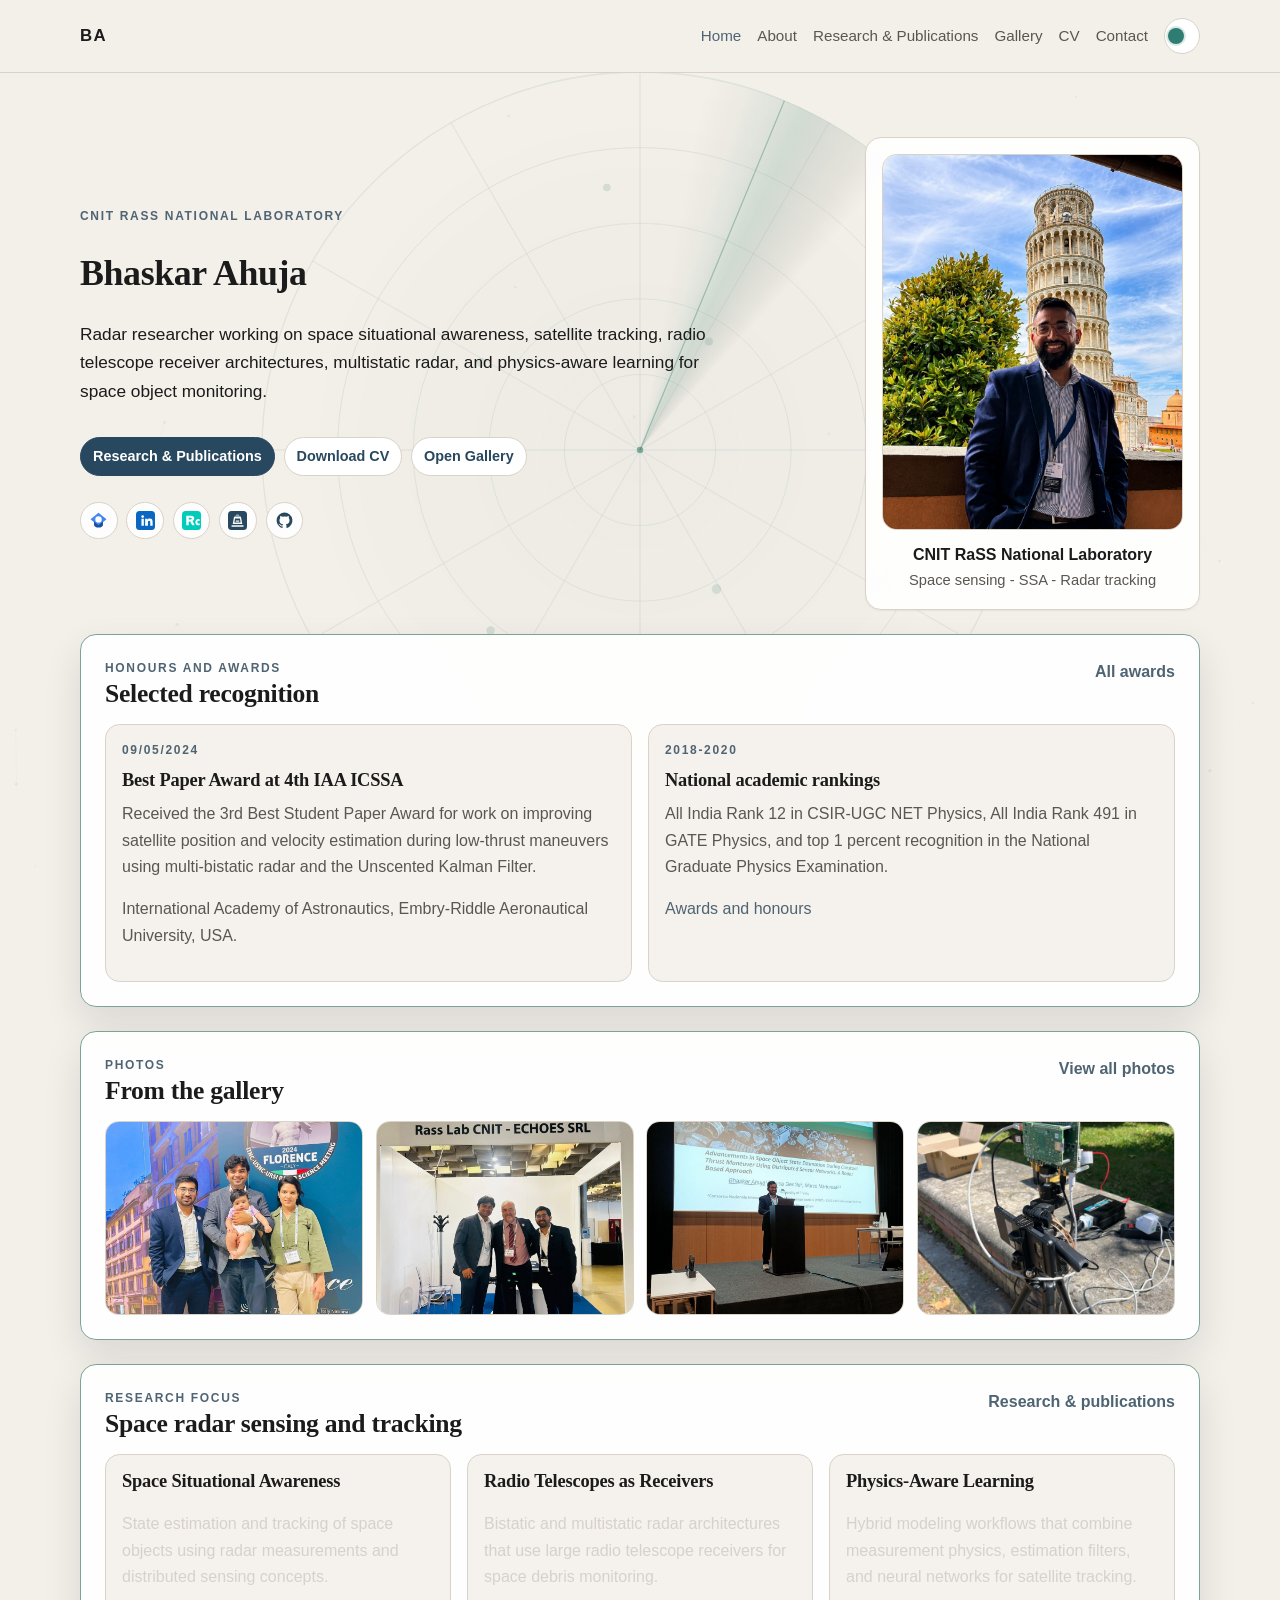
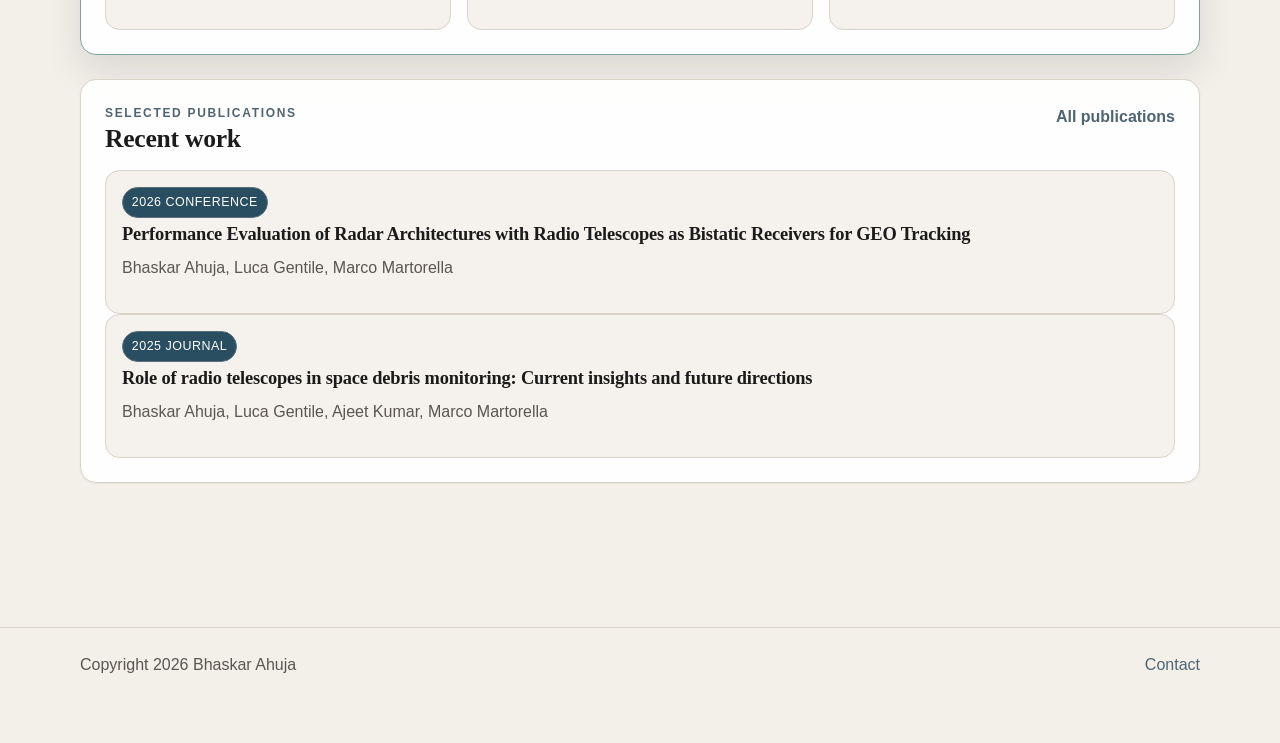
==== commit 7ef26ebc: "Update profile photo and mobile layout" ====
--- a/index.html
+++ b/index.html
@@ -83,7 +83,7 @@
           </div>
         </div>
         <div class="hero-profile-panel">
-          <img src="gallery/1774468950129.jpg" alt="Portrait of Bhaskar Ahuja" />
+          <img src="gallery/profile_pic.jpg" alt="Portrait of Bhaskar Ahuja in Pisa" />
           <div class="hero-profile-copy">
             <strong>CNIT RaSS National Laboratory</strong>
             <span>Space sensing - SSA - Radar tracking</span>
--- a/assets/css/styles.css
+++ b/assets/css/styles.css
@@ -82,6 +82,7 @@
   align-items: center;
   min-height: 72px;
   gap: 1rem;
+  min-width: 0;
 }
 .brand {
   font-weight: 700;
@@ -98,6 +99,7 @@
   align-items: center;
   gap: 1rem;
   flex-wrap: wrap;
+  min-width: 0;
 }
 .site-nav a {
   color: var(--text-muted);
@@ -277,11 +279,11 @@
   box-shadow: var(--shadow);
 }
 .hero-profile-panel img {
-  width: min(230px, 100%);
-  aspect-ratio: 1;
-  border-radius: 50%;
+  width: min(320px, 100%);
+  aspect-ratio: 4 / 5;
+  border-radius: 0.9rem;
   object-fit: cover;
-  object-position: center 18%;
+  object-position: center top;
   background: #e8eef1;
   border: 1px solid var(--border);
 }
@@ -485,14 +487,19 @@
   font-size: 0.78rem;
   letter-spacing: 0.04em;
   text-transform: uppercase;
-  background: var(--accent-soft);
-  color: var(--bg-elevated);
+  background: color-mix(in srgb, var(--accent-strong) 88%, var(--highlight) 12%);
+  color: #ffffff;
   padding: 0.28rem 0.55rem;
   border-radius: 999px;
   margin-right: 0.4rem;
   margin-bottom: 0.35rem;
-}
-.pill--soft { background: var(--code-bg); color: var(--text); }
+  border: 1px solid color-mix(in srgb, var(--accent-strong) 72%, var(--border));
+}
+.pill--soft {
+  background: color-mix(in srgb, var(--highlight) 18%, var(--bg-elevated));
+  color: var(--accent-strong);
+  border-color: color-mix(in srgb, var(--highlight) 34%, var(--border));
+}
 .filters {
   display: grid;
   gap: 1rem;
@@ -890,11 +897,39 @@
 }
 @media (max-width: 900px) {
   .hero, .hero--home { grid-template-columns: 1fr; }
-  .highlights-grid, .cards-grid, .gallery-grid, .photo-strip, .metrics-grid, .research-focus-grid { grid-template-columns: 1fr; }
+  .highlights-grid, .cards-grid, .metrics-grid, .research-focus-grid { grid-template-columns: 1fr; }
+  .gallery-grid, .photo-strip { grid-template-columns: repeat(2, minmax(0, 1fr)); }
   .filters { grid-template-columns: repeat(2, minmax(0, 1fr)); }
   .chart-card--wide { grid-column: auto; }
+  .hero-profile-panel {
+    max-width: 420px;
+    margin-inline: auto;
+  }
 }
 @media (max-width: 640px) {
+  .wrap { width: min(100% - 1.5rem, var(--max-width)); }
+  .page-shell { padding: 2rem 0 3.5rem; }
+  .nav-bar {
+    align-items: flex-start;
+    flex-direction: column;
+    gap: 0.55rem;
+    padding: 0.7rem 0;
+  }
+  .site-nav {
+    width: 100%;
+    gap: 0.45rem;
+    flex-wrap: nowrap;
+    overflow-x: auto;
+    padding-bottom: 0.2rem;
+    scrollbar-width: thin;
+  }
+  .site-nav a {
+    flex: 0 0 auto;
+    font-size: 0.86rem;
+  }
+  .theme-toggle {
+    flex: 0 0 auto;
+  }
   .about-hero,
   .timeline-item {
     grid-template-columns: 1fr;
@@ -902,7 +937,22 @@
   .profile-block { flex-direction: column; align-items: flex-start; }
   .profile-photo { width: 140px; height: 140px; }
   .filters { grid-template-columns: 1fr; }
-  .site-nav { gap: 0.7rem; }
+  .hero--home { gap: 1rem; }
+  .hero-card { padding: 1rem; }
+  .hero-actions { display: grid; grid-template-columns: 1fr; }
+  .button-link { width: 100%; }
+  .hero-profile-panel {
+    width: 100%;
+    padding: 0.75rem;
+  }
+  .hero-profile-panel img {
+    width: 100%;
+    max-height: 420px;
+  }
+  .gallery-grid,
+  .photo-strip {
+    grid-template-columns: 1fr;
+  }
   .hero-media,
   .hero-media img {
     min-height: 320px;
@@ -938,6 +988,40 @@
 .icon-button { border-radius: 999px; padding: 0.35rem 0.7rem; }
 .social-list a.github-icon svg { width: 19px; height: 19px; }
 
+.publication-meta .pill:first-child {
+  background: color-mix(in srgb, var(--highlight) 82%, var(--accent-strong) 18%);
+  border-color: color-mix(in srgb, var(--highlight) 68%, var(--border));
+  color: #ffffff;
+}
+
+:root[data-theme="dark"] .pill,
+:root[data-theme="dark"] .tag {
+  background: color-mix(in srgb, var(--accent) 26%, var(--bg-elevated));
+  color: var(--accent-strong);
+  border-color: color-mix(in srgb, var(--accent) 42%, var(--border));
+}
+
+:root[data-theme="dark"] .pill--soft {
+  background: color-mix(in srgb, var(--highlight) 22%, var(--bg-elevated));
+  color: var(--highlight);
+  border-color: color-mix(in srgb, var(--highlight) 42%, var(--border));
+}
+
+:root[data-theme="dark"] .publication-meta .pill:first-child {
+  background: color-mix(in srgb, var(--highlight) 28%, var(--bg-elevated));
+  color: var(--highlight);
+  border-color: color-mix(in srgb, var(--highlight) 48%, var(--border));
+}
+
+:root[data-theme="dark"] .panel,
+:root[data-theme="dark"] .card,
+:root[data-theme="dark"] .publication-card,
+:root[data-theme="dark"] .timeline-item,
+:root[data-theme="dark"] .gallery-card {
+  background: color-mix(in srgb, var(--bg-elevated) 86%, #111);
+  border-color: color-mix(in srgb, var(--border) 78%, var(--accent));
+}
+
 @media (max-width: 900px) {
   .grid-2, .grid-3, .profile-row { grid-template-columns: 1fr; }
 }
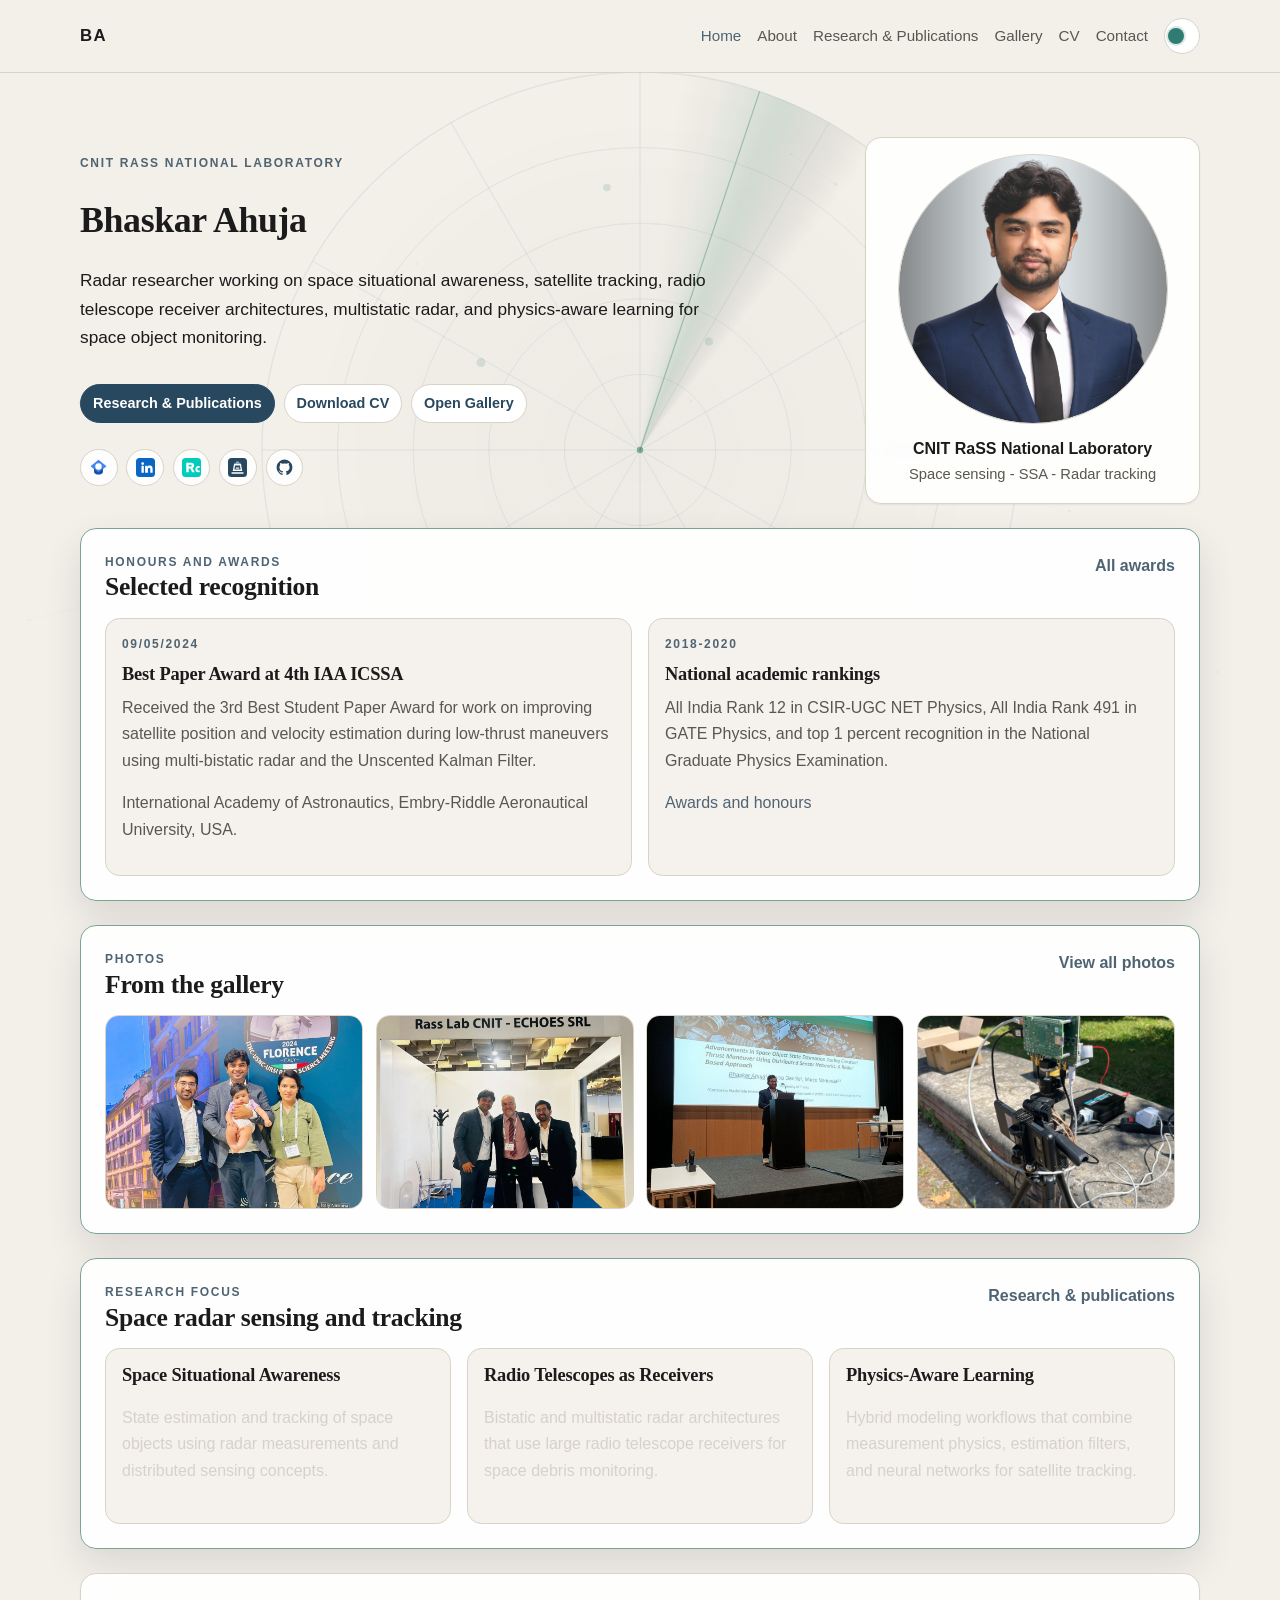
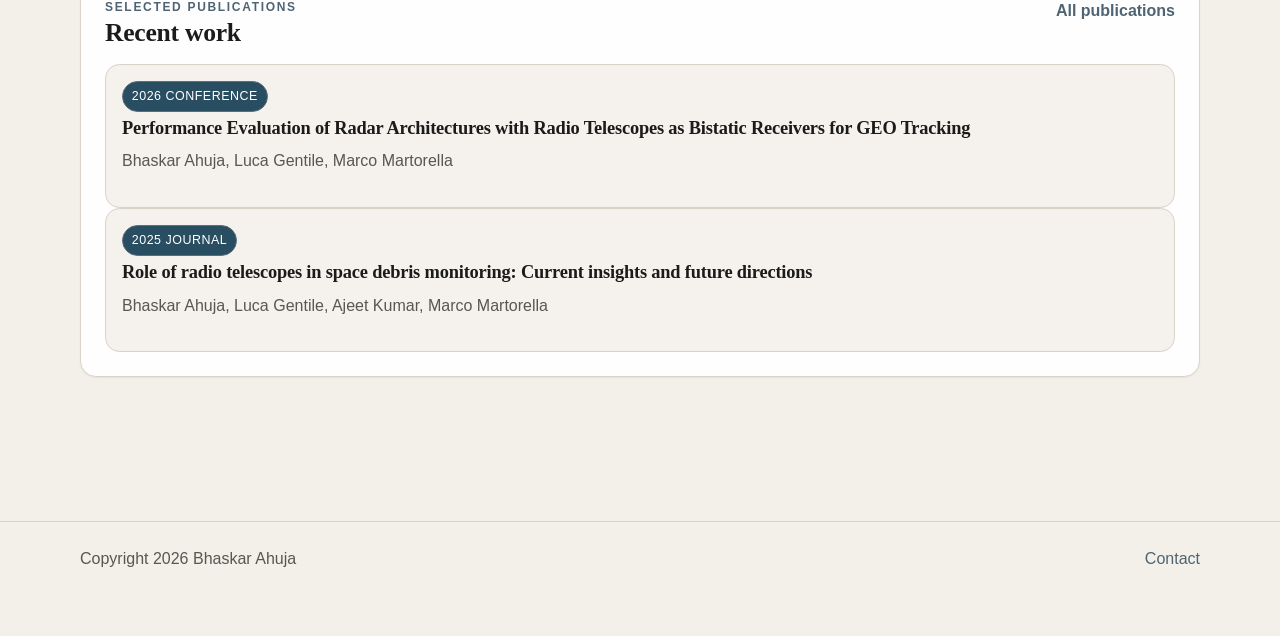
==== commit 426385c4: "Update homepage profile PNG and timeline dates" ====
--- a/index.html
+++ b/index.html
@@ -83,7 +83,7 @@
           </div>
         </div>
         <div class="hero-profile-panel">
-          <img src="gallery/profile_pic.jpg" alt="Portrait of Bhaskar Ahuja in Pisa" />
+          <img src="gallery/profile-pic.png" alt="Portrait of Bhaskar Ahuja" />
           <div class="hero-profile-copy">
             <strong>CNIT RaSS National Laboratory</strong>
             <span>Space sensing - SSA - Radar tracking</span>
--- a/assets/css/styles.css
+++ b/assets/css/styles.css
@@ -279,11 +279,11 @@
   box-shadow: var(--shadow);
 }
 .hero-profile-panel img {
-  width: min(320px, 100%);
-  aspect-ratio: 4 / 5;
-  border-radius: 0.9rem;
+  width: min(270px, 100%);
+  aspect-ratio: 1;
+  border-radius: 50%;
   object-fit: cover;
-  object-position: center top;
+  object-position: center;
   background: #e8eef1;
   border: 1px solid var(--border);
 }
@@ -656,7 +656,7 @@
 }
 .timeline-item {
   display: grid;
-  grid-template-columns: 9rem minmax(0, 1fr);
+  grid-template-columns: 10rem minmax(0, 1fr);
   gap: 1rem;
   border: 1px solid var(--border);
   border-radius: 0.9rem;
@@ -664,11 +664,22 @@
   background: color-mix(in srgb, var(--bg) 86%, var(--bg-elevated));
 }
 .timeline-year {
-  color: var(--accent);
-  font-weight: 800;
-  letter-spacing: 0.04em;
+  align-self: start;
+  display: inline-flex;
+  justify-content: center;
+  width: fit-content;
+  min-width: 7.25rem;
+  color: var(--accent-strong);
+  font-weight: 900;
+  letter-spacing: 0.02em;
   text-transform: uppercase;
-  font-size: 0.78rem;
+  font-size: 0.92rem;
+  line-height: 1.2;
+  font-variant-numeric: tabular-nums;
+  padding: 0.35rem 0.55rem;
+  border-radius: 999px;
+  background: color-mix(in srgb, var(--accent) 10%, var(--bg-elevated));
+  border: 1px solid color-mix(in srgb, var(--accent) 26%, var(--border));
 }
 .metrics-grid {
   display: grid;
@@ -983,7 +994,7 @@
 .author-me { color: var(--accent); font-weight: 600; }
 .profile-row { display: grid; grid-template-columns: 180px minmax(0, 1fr); align-items: center; gap: 1.5rem; }
 .profile-row img { width: 180px; aspect-ratio: 1; border-radius: 50%; object-fit: cover; border: 1px solid var(--border); }
-.timeline-date { color: var(--accent); font-weight: 800; letter-spacing: 0.04em; text-transform: uppercase; font-size: 0.78rem; }
+.timeline-date { color: var(--accent-strong); font-weight: 900; letter-spacing: 0.02em; text-transform: uppercase; font-size: 0.92rem; font-variant-numeric: tabular-nums; }
 .cv-frame { width: 100%; min-height: 76vh; border: 1px solid var(--border); border-radius: 0.9rem; background: var(--bg-elevated); }
 .icon-button { border-radius: 999px; padding: 0.35rem 0.7rem; }
 .social-list a.github-icon svg { width: 19px; height: 19px; }
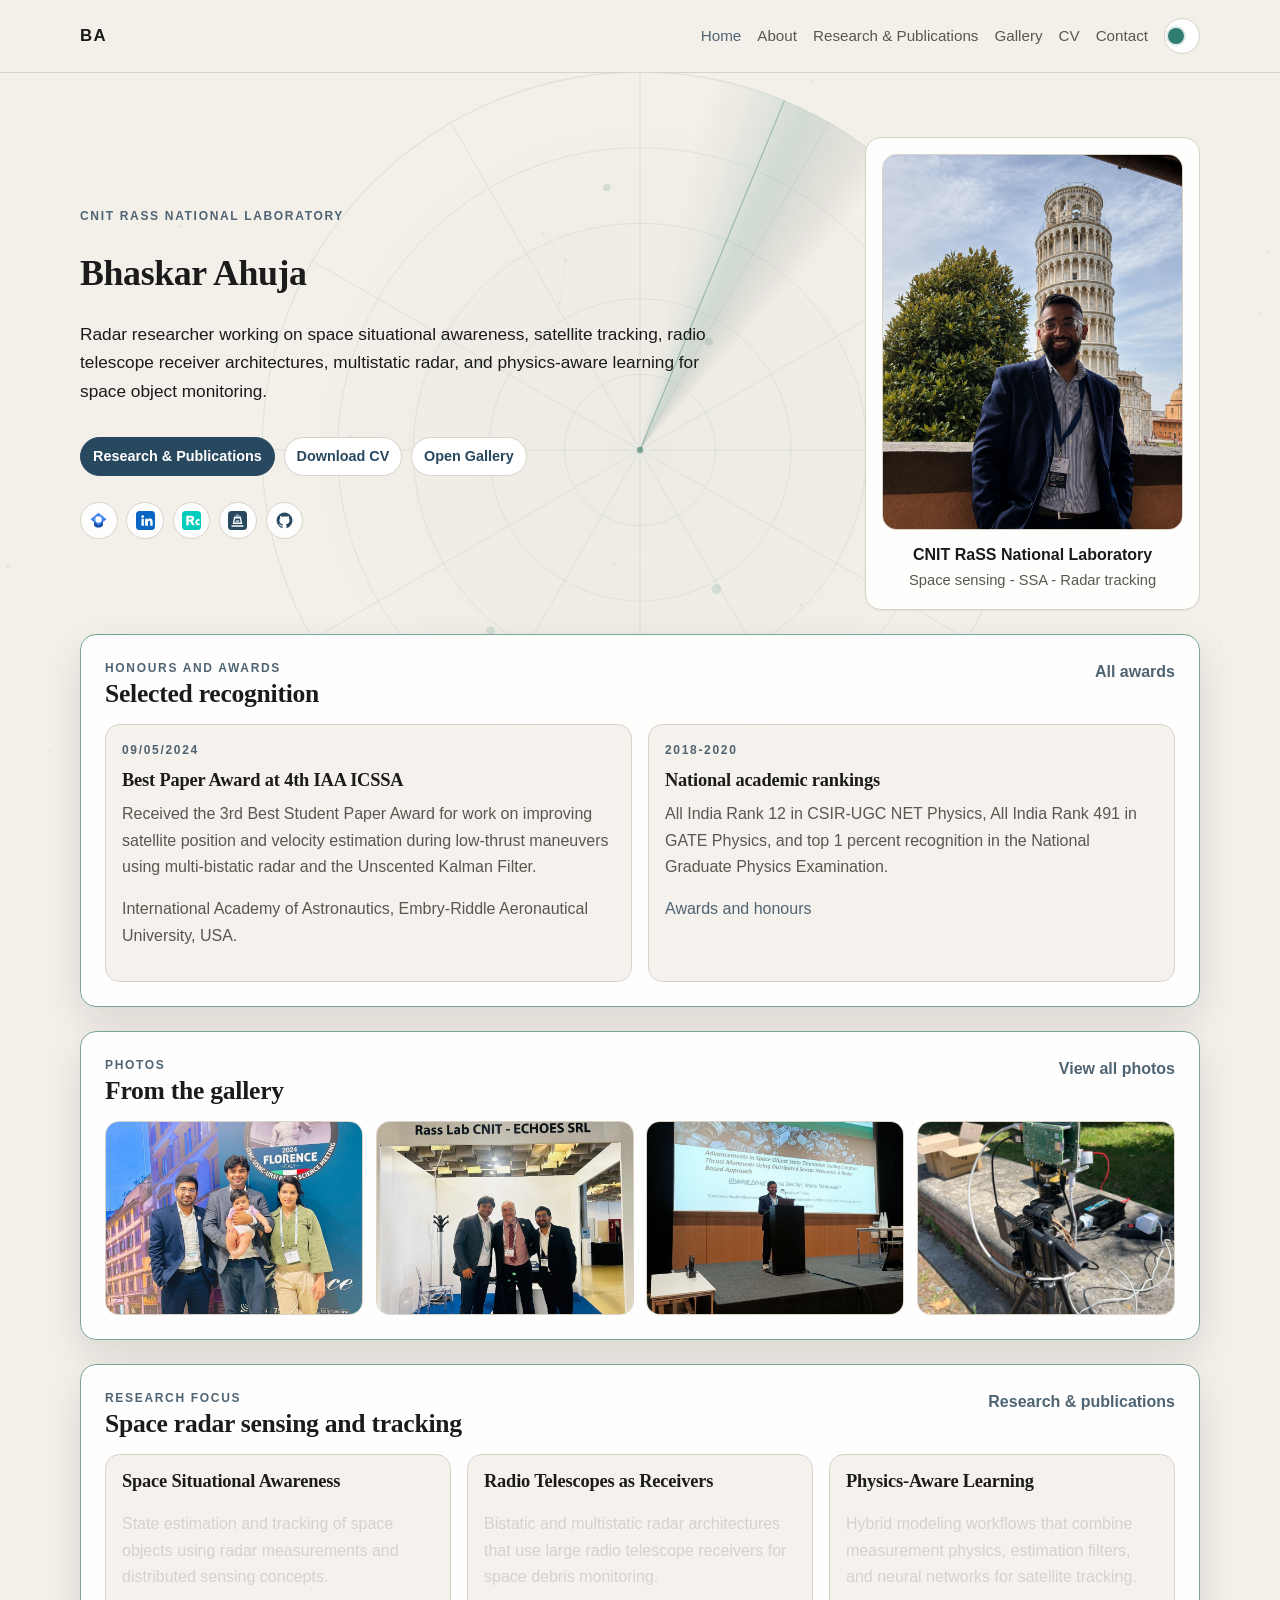
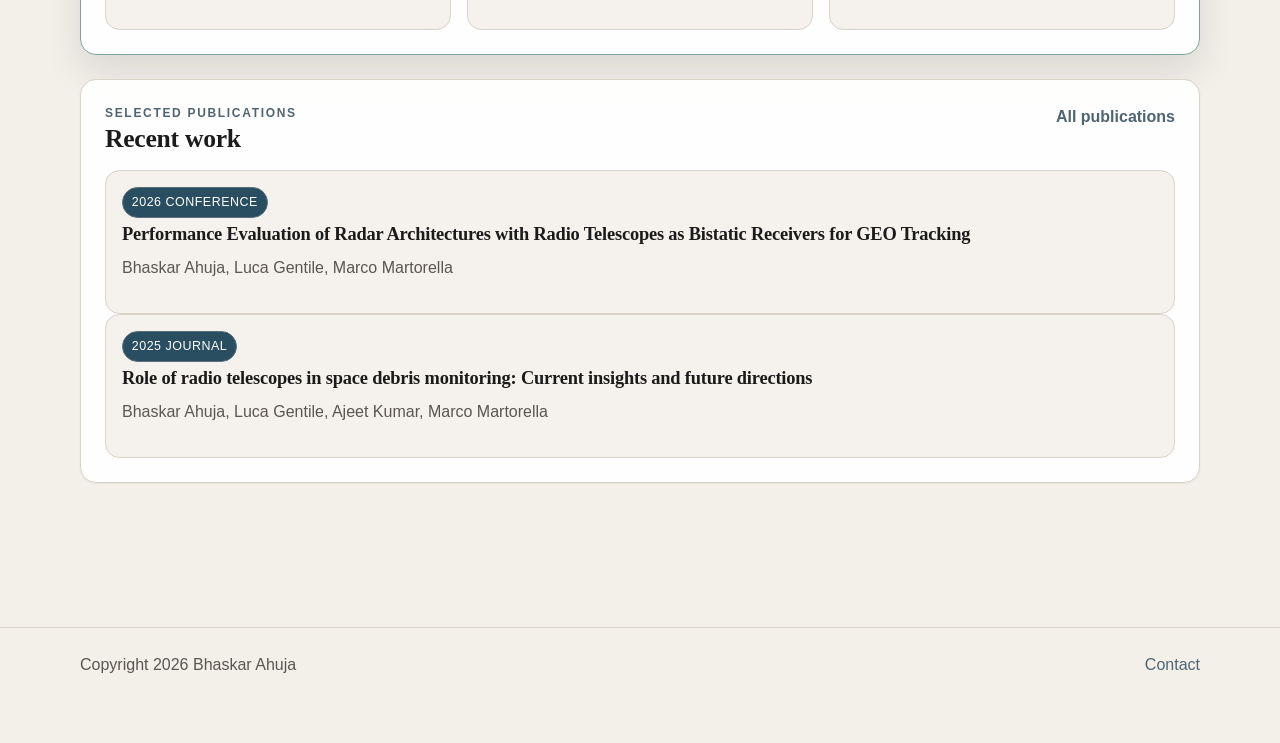
==== commit d79141bf: "Use front profile photo on homepage" ====
--- a/index.html
+++ b/index.html
@@ -83,7 +83,7 @@
           </div>
         </div>
         <div class="hero-profile-panel">
-          <img src="gallery/profile-pic.png" alt="Portrait of Bhaskar Ahuja" />
+          <img src="gallery/profile_pic_front.jpg" alt="Portrait of Bhaskar Ahuja in Pisa" />
           <div class="hero-profile-copy">
             <strong>CNIT RaSS National Laboratory</strong>
             <span>Space sensing - SSA - Radar tracking</span>
--- a/assets/css/styles.css
+++ b/assets/css/styles.css
@@ -279,11 +279,11 @@
   box-shadow: var(--shadow);
 }
 .hero-profile-panel img {
-  width: min(270px, 100%);
-  aspect-ratio: 1;
-  border-radius: 50%;
+  width: min(320px, 100%);
+  aspect-ratio: 4 / 5;
+  border-radius: 0.9rem;
   object-fit: cover;
-  object-position: center;
+  object-position: center top;
   background: #e8eef1;
   border: 1px solid var(--border);
 }
